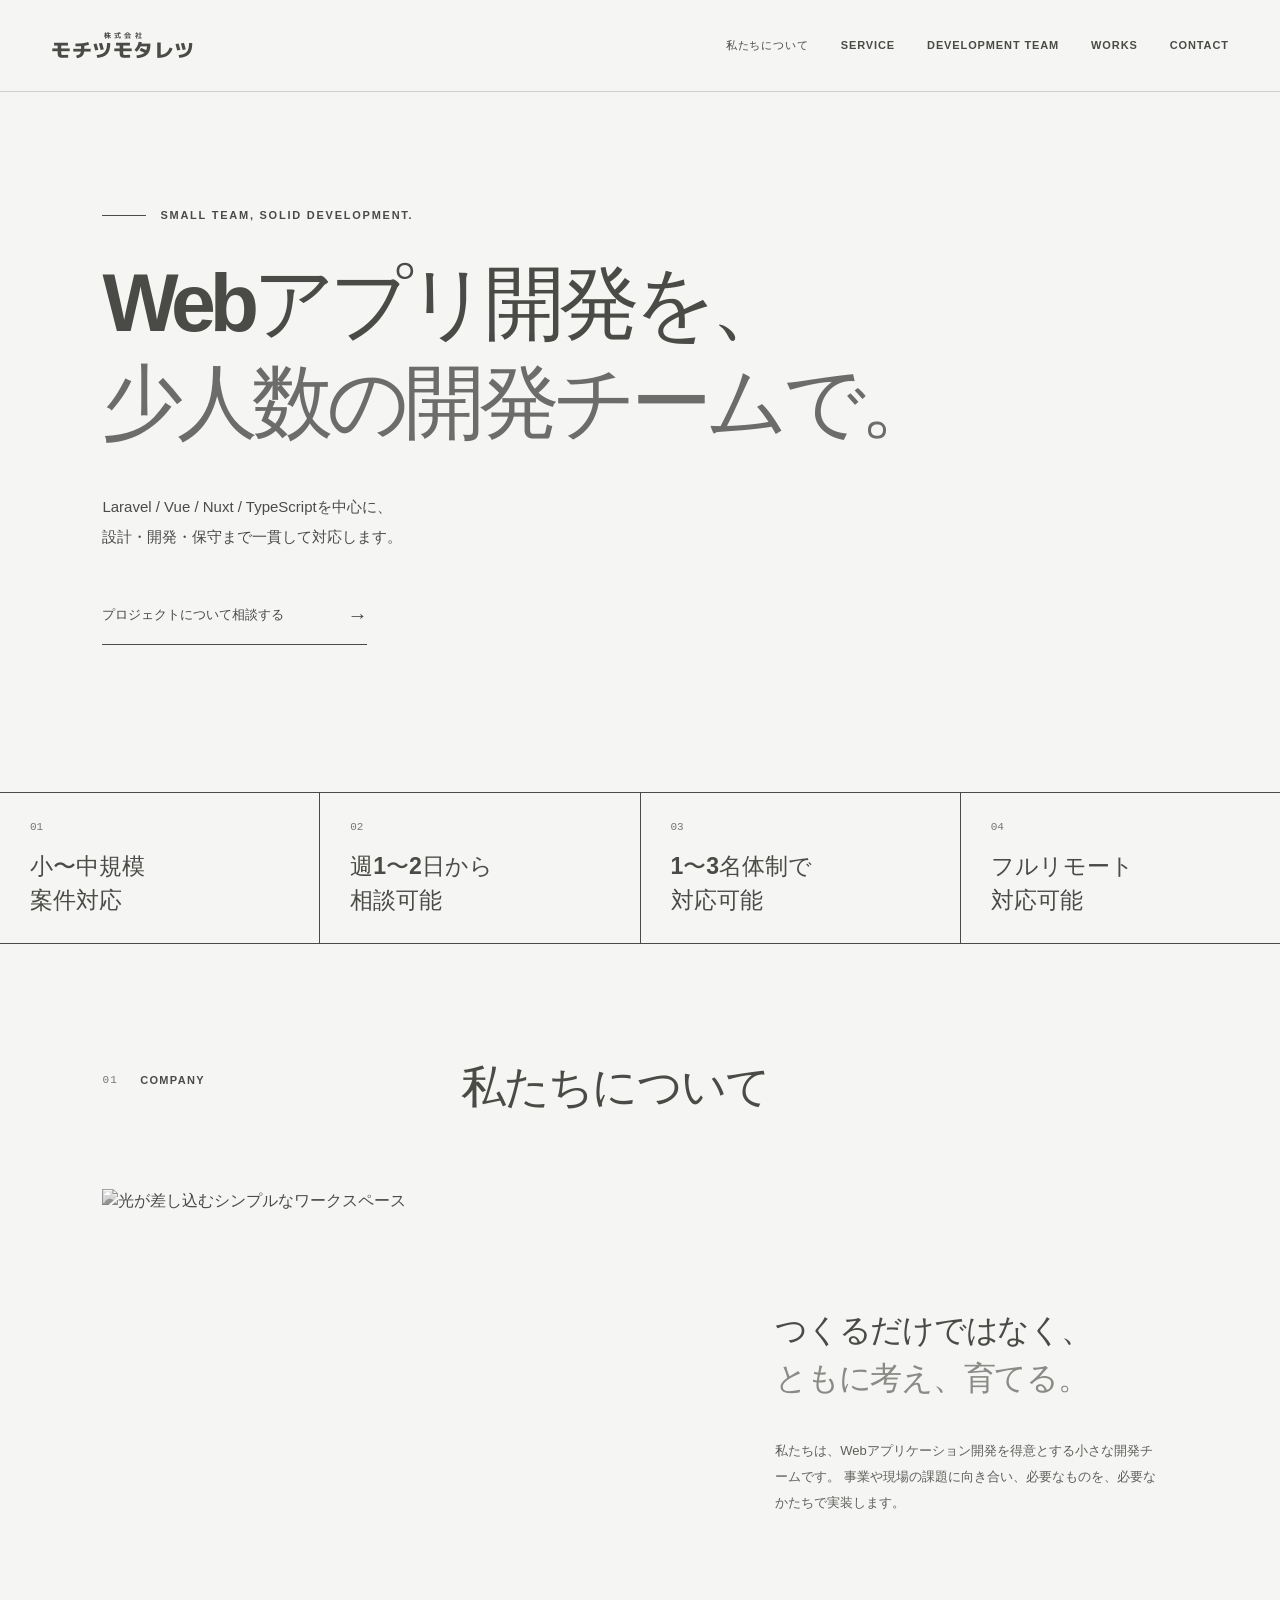
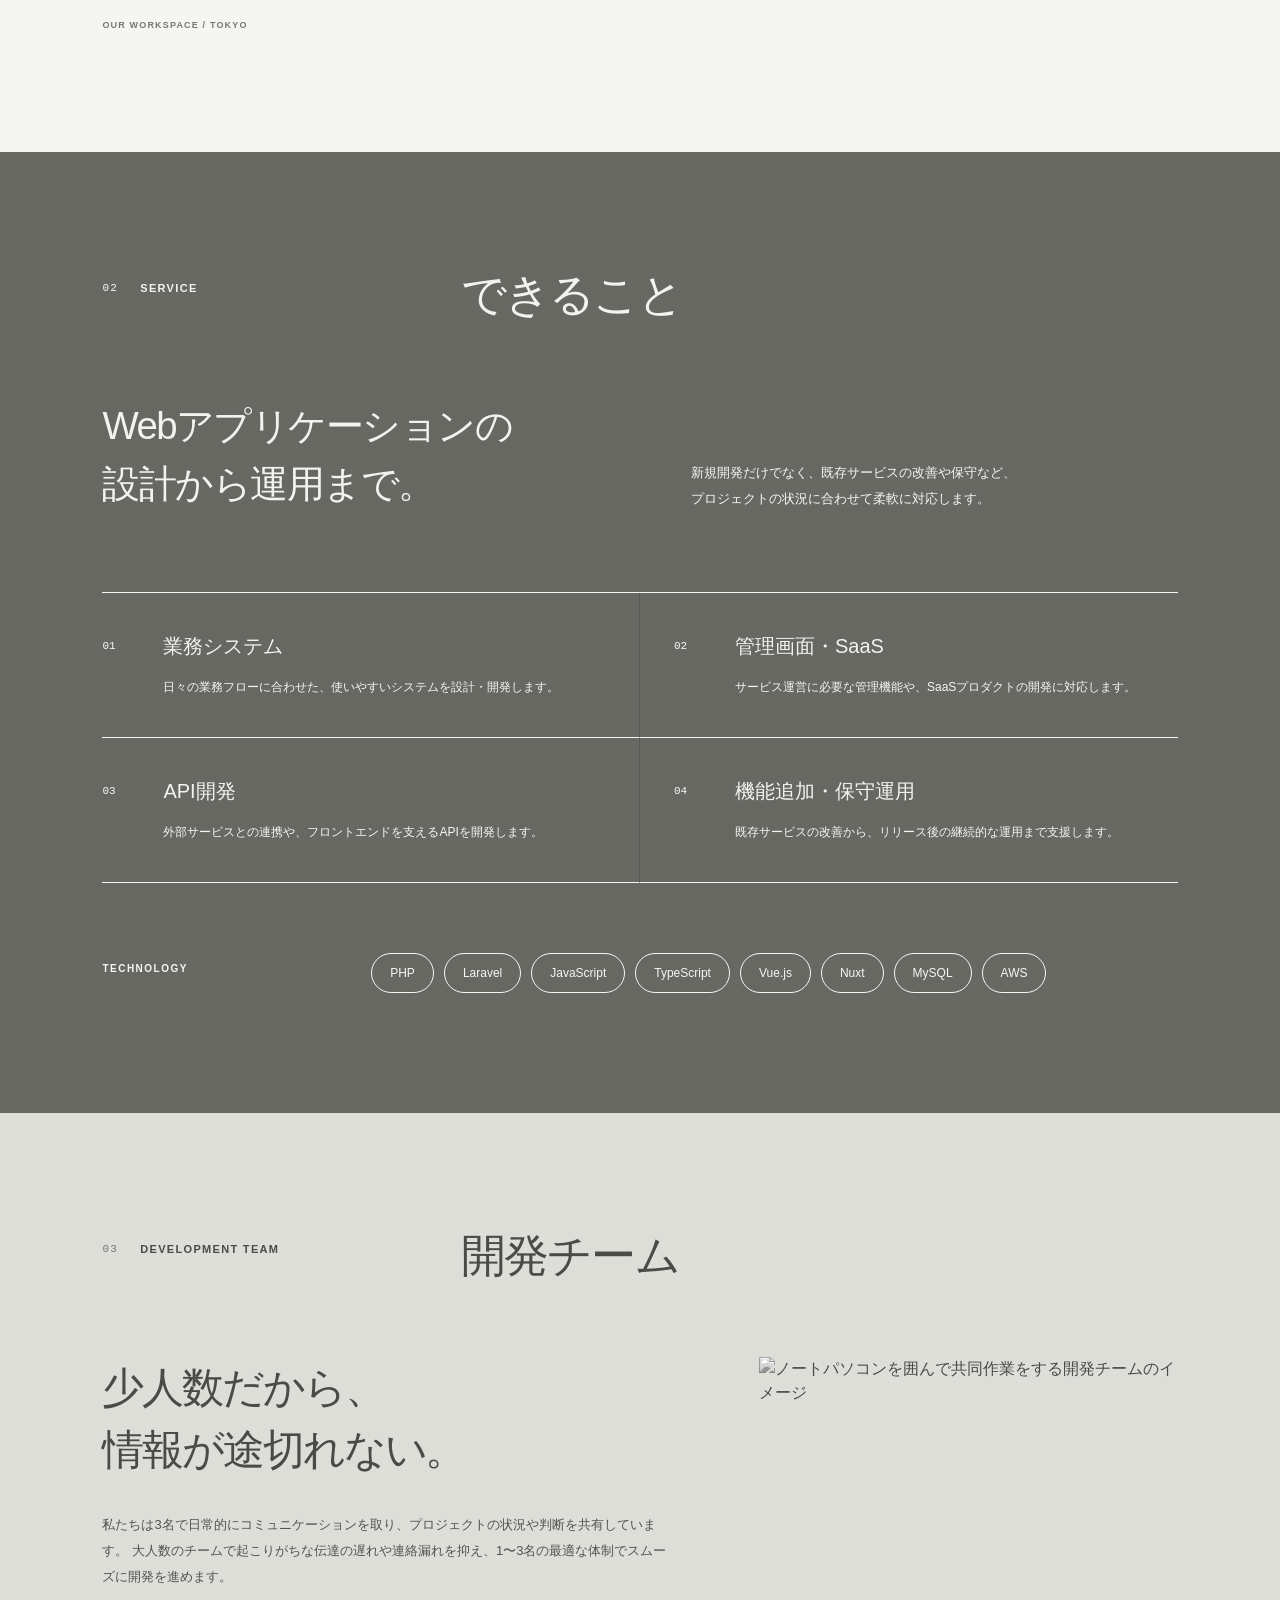
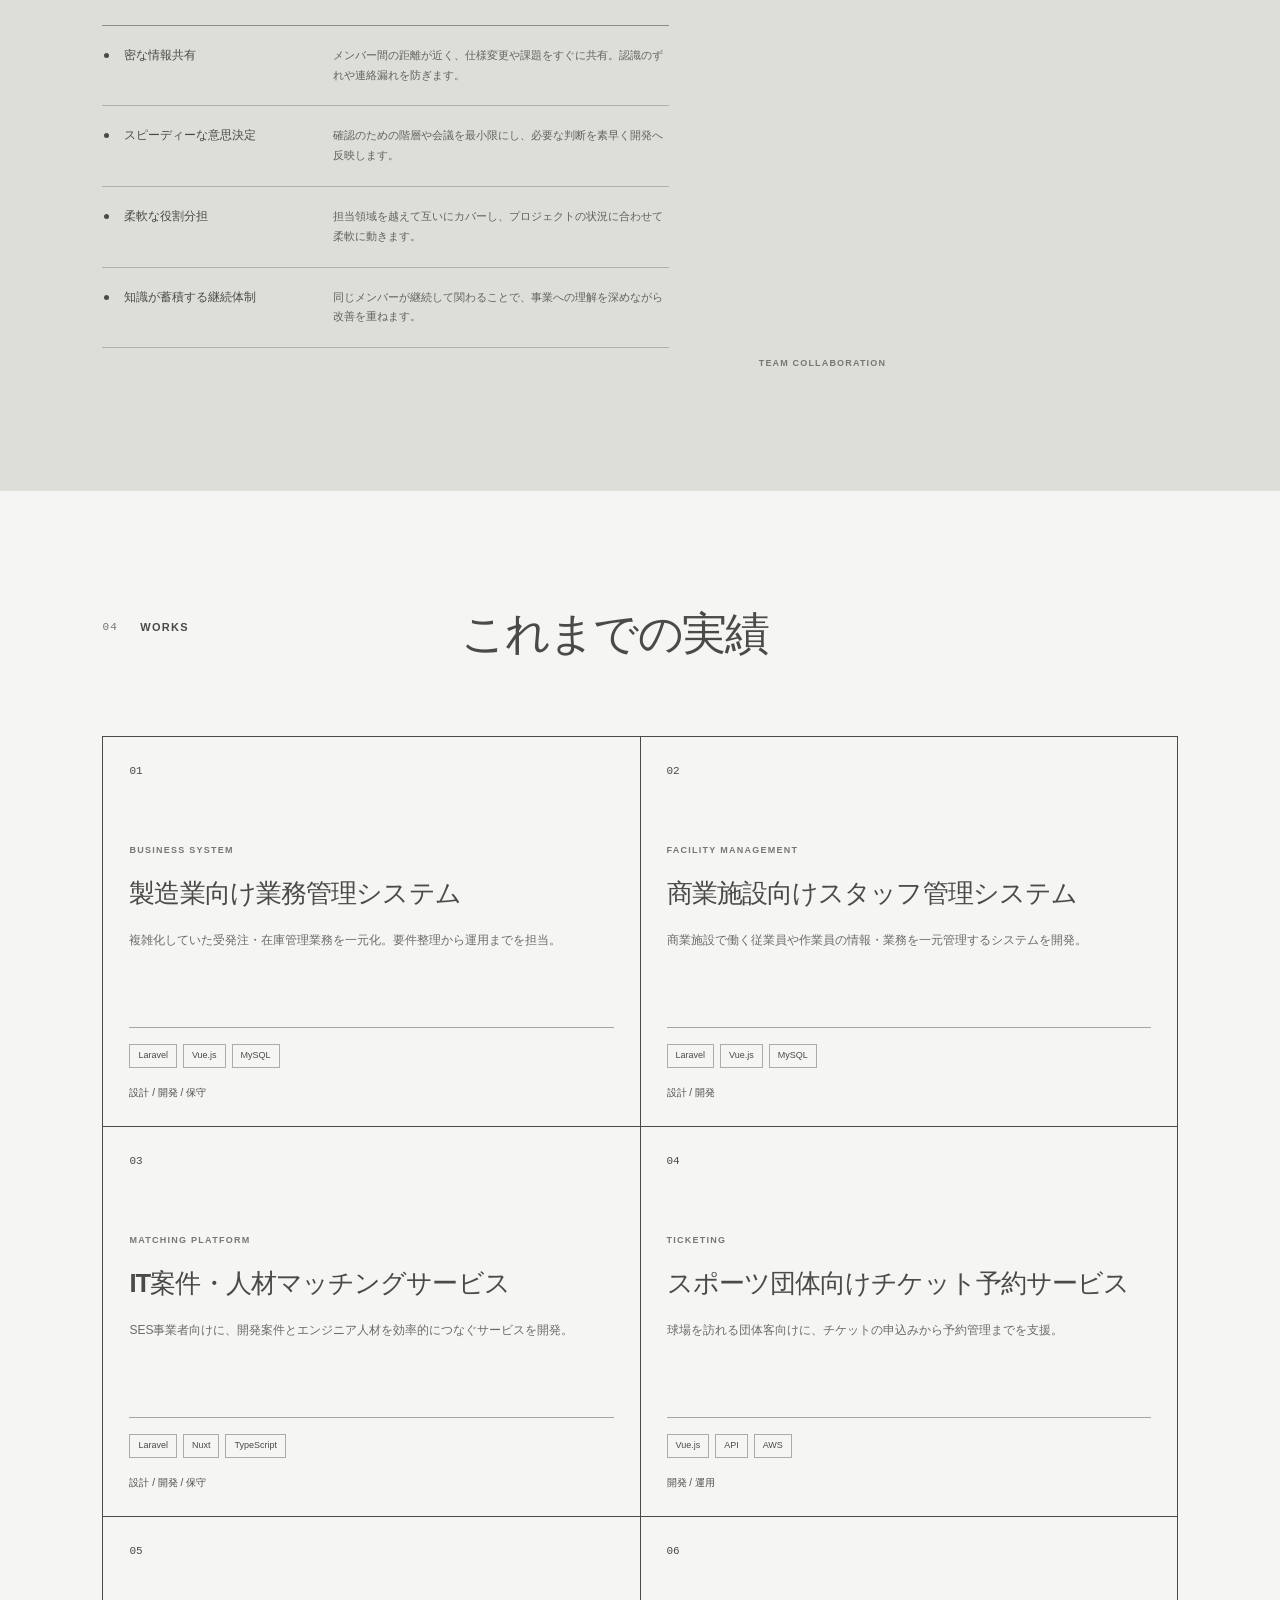
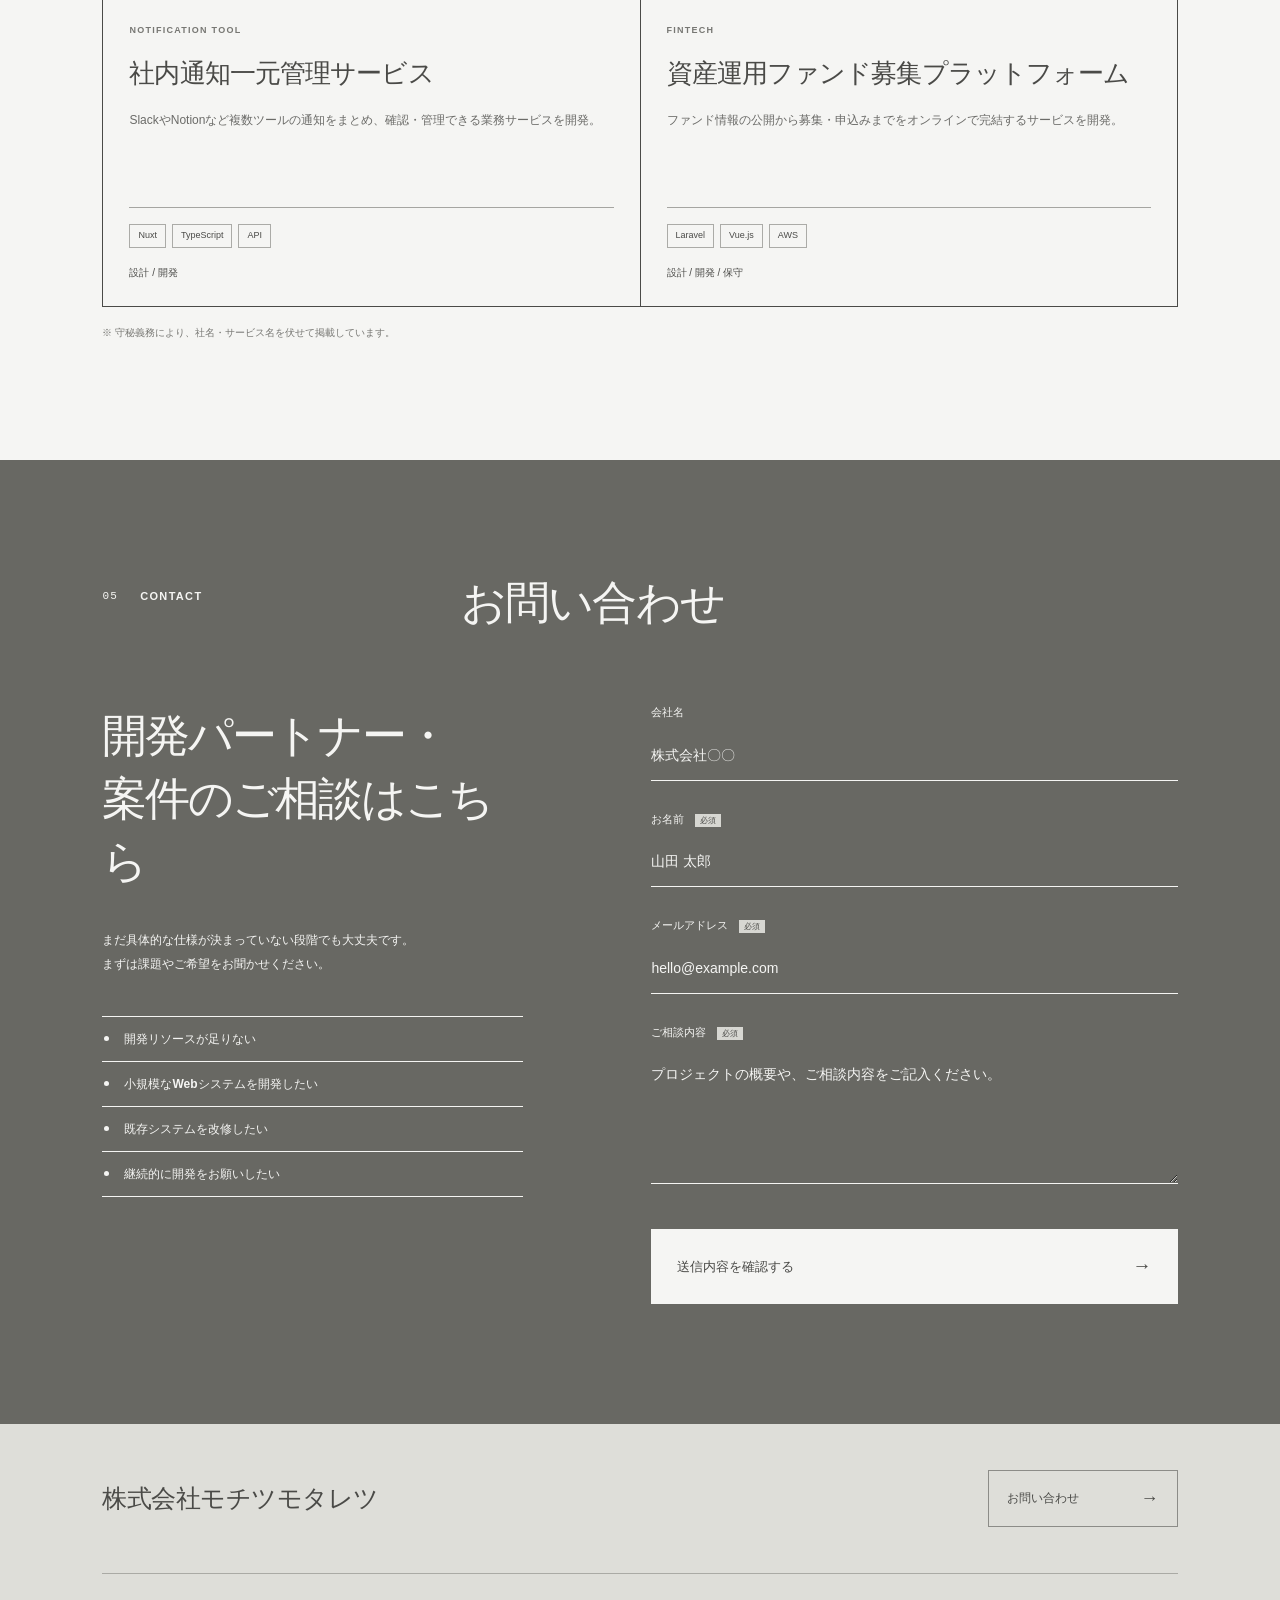
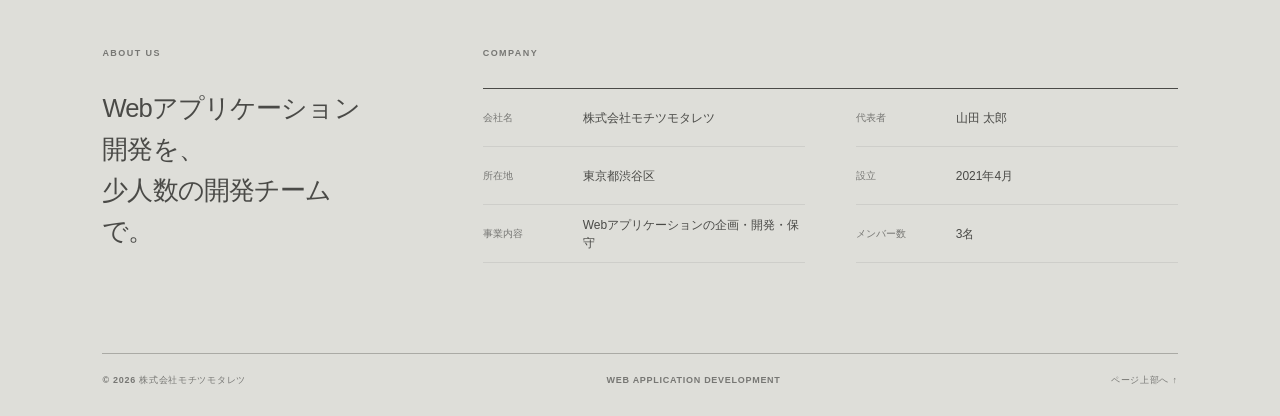
==== index.html @ 6846c6b5 "コーポレートサイトをHTML/CSSで実装" ====
<!doctype html>
<html lang="ja">
  <head>
    <meta charset="UTF-8" />
    <meta name="viewport" content="width=device-width, initial-scale=1.0" />
    <title>株式会社モチツモタレツ | Webアプリケーション開発</title>
    <meta
      name="description"
      content="株式会社モチツモタレツは、Laravel / Vue / Nuxt / TypeScriptを中心に、Webアプリケーションの設計・開発・保守まで一貫して対応する少人数の開発チームです。"
    />
    <link rel="preconnect" href="https://fonts.googleapis.com" />
    <link rel="preconnect" href="https://fonts.gstatic.com" crossorigin />
    <link href="https://fonts.googleapis.com/css2?family=M+PLUS+1p:wght@700;800&display=swap" rel="stylesheet" />
    <link rel="stylesheet" href="css/style.css" />
  </head>
  <body>
    <div class="site-shell">
      <header class="site-header">
        <a class="logo" href="#top" aria-label="ホームへ">
          <span class="logo-company">株式会社</span>
          <span class="logo-wordmark">モチツモタレツ</span>
        </a>
        <nav class="nav" id="global-nav" aria-label="メインナビゲーション">
          <a href="#company">私たちについて</a>
          <a href="#service">SERVICE</a>
          <a href="#team">DEVELOPMENT TEAM</a>
          <a href="#works">WORKS</a>
          <a href="#contact">CONTACT</a>
        </nav>
        <button
          class="menu-button"
          type="button"
          aria-label="メニューを開閉"
          aria-expanded="false"
          aria-controls="global-nav"
        >
          <span></span>
          <span></span>
        </button>
      </header>

      <main>
        <section class="hero" id="top">
          <div class="hero-content">
            <p class="hero-eyebrow">SMALL TEAM, SOLID DEVELOPMENT.</p>
            <h1>
              Webアプリ開発を、
              <br />
              <span>少人数の開発チームで。</span>
            </h1>
            <p class="hero-copy">
              Laravel / Vue / Nuxt / TypeScriptを中心に、
              <br class="desktop-break" />
              設計・開発・保守まで一貫して対応します。
            </p>
            <a class="text-link" href="#contact">
              プロジェクトについて相談する
              <span aria-hidden="true">→</span>
            </a>
          </div>
        </section>

        <section class="strengths" aria-label="対応の特徴">
          <div class="strength-item">
            <span class="strength-number">01</span>
            <p>小〜中規模<br />案件対応</p>
          </div>
          <div class="strength-item">
            <span class="strength-number">02</span>
            <p>週1〜2日から<br />相談可能</p>
          </div>
          <div class="strength-item">
            <span class="strength-number">03</span>
            <p>1〜3名体制で<br />対応可能</p>
          </div>
          <div class="strength-item">
            <span class="strength-number">04</span>
            <p>フルリモート<br />対応可能</p>
          </div>
        </section>

        <section class="section company" id="company">
          <div class="section-heading">
            <p class="section-kicker"><span>01</span>COMPANY</p>
            <h2>私たちについて</h2>
          </div>
          <div class="company-grid">
            <figure class="company-image">
              <img
                src="https://images.unsplash.com/photo-1449247709967-d4461a6a6103?crop=entropy&cs=tinysrgb&fit=crop&fm=jpg&q=85&w=1400"
                alt="光が差し込むシンプルなワークスペース"
                loading="lazy"
              />
              <figcaption>OUR WORKSPACE / TOKYO</figcaption>
            </figure>
            <div class="company-message">
              <p>つくるだけではなく、</p>
              <p>ともに考え、育てる。</p>
              <span>
                私たちは、Webアプリケーション開発を得意とする小さな開発チームです。
                事業や現場の課題に向き合い、必要なものを、必要なかたちで実装します。
              </span>
            </div>
          </div>
        </section>

        <section class="section service" id="service">
          <div class="section-heading">
            <p class="section-kicker"><span>02</span>SERVICE</p>
            <h2>できること</h2>
          </div>
          <div class="service-intro">
            <p>
              Webアプリケーションの
              <br />
              設計から運用まで。
            </p>
            <span>
              新規開発だけでなく、既存サービスの改善や保守など、
              <br class="desktop-break" />
              プロジェクトの状況に合わせて柔軟に対応します。
            </span>
          </div>
          <div class="service-list">
            <article class="service-item">
              <span>01</span>
              <h3>業務システム</h3>
              <p>日々の業務フローに合わせた、使いやすいシステムを設計・開発します。</p>
            </article>
            <article class="service-item">
              <span>02</span>
              <h3>管理画面・SaaS</h3>
              <p>サービス運営に必要な管理機能や、SaaSプロダクトの開発に対応します。</p>
            </article>
            <article class="service-item">
              <span>03</span>
              <h3>API開発</h3>
              <p>外部サービスとの連携や、フロントエンドを支えるAPIを開発します。</p>
            </article>
            <article class="service-item">
              <span>04</span>
              <h3>機能追加・保守運用</h3>
              <p>既存サービスの改善から、リリース後の継続的な運用まで支援します。</p>
            </article>
          </div>
          <div class="technology">
            <p>TECHNOLOGY</p>
            <div>
              <span>PHP</span>
              <span>Laravel</span>
              <span>JavaScript</span>
              <span>TypeScript</span>
              <span>Vue.js</span>
              <span>Nuxt</span>
              <span>MySQL</span>
              <span>AWS</span>
            </div>
          </div>
        </section>

        <section class="section team" id="team">
          <div class="section-heading">
            <p class="section-kicker"><span>03</span>DEVELOPMENT TEAM</p>
            <h2>開発チーム</h2>
          </div>
          <div class="team-grid">
            <div class="team-copy">
              <h3>
                少人数だから、
                <br />
                情報が途切れない。
              </h3>
              <p>
                私たちは3名で日常的にコミュニケーションを取り、プロジェクトの状況や判断を共有しています。
                大人数のチームで起こりがちな伝達の遅れや連絡漏れを抑え、1〜3名の最適な体制でスムーズに開発を進めます。
              </p>
              <ul class="team-benefits">
                <li>
                  <strong>密な情報共有</strong>
                  <span>メンバー間の距離が近く、仕様変更や課題をすぐに共有。認識のずれや連絡漏れを防ぎます。</span>
                </li>
                <li>
                  <strong>スピーディーな意思決定</strong>
                  <span>確認のための階層や会議を最小限にし、必要な判断を素早く開発へ反映します。</span>
                </li>
                <li>
                  <strong>柔軟な役割分担</strong>
                  <span>担当領域を越えて互いにカバーし、プロジェクトの状況に合わせて柔軟に動きます。</span>
                </li>
                <li>
                  <strong>知識が蓄積する継続体制</strong>
                  <span>同じメンバーが継続して関わることで、事業への理解を深めながら改善を重ねます。</span>
                </li>
              </ul>
            </div>
            <figure class="team-image">
              <img
                src="https://images.unsplash.com/photo-1522071820081-009f0129c71c?crop=entropy&cs=tinysrgb&fit=crop&fm=jpg&q=85&w=1200"
                alt="ノートパソコンを囲んで共同作業をする開発チームのイメージ"
                loading="lazy"
              />
              <figcaption>TEAM COLLABORATION</figcaption>
            </figure>
          </div>
        </section>

        <section class="section works" id="works">
          <div class="section-heading">
            <p class="section-kicker"><span>04</span>WORKS</p>
            <h2>これまでの実績</h2>
          </div>
          <div class="works-list">
            <article class="work-card">
              <div class="work-number">01</div>
              <div class="work-content">
                <p class="work-type">BUSINESS SYSTEM</p>
                <h3>製造業向け業務管理システム</h3>
                <p class="work-description">複雑化していた受発注・在庫管理業務を一元化。要件整理から運用までを担当。</p>
                <div class="work-meta">
                  <div><span>Laravel</span><span>Vue.js</span><span>MySQL</span></div>
                  <p>設計 / 開発 / 保守</p>
                </div>
              </div>
            </article>
            <article class="work-card">
              <div class="work-number">02</div>
              <div class="work-content">
                <p class="work-type">FACILITY MANAGEMENT</p>
                <h3>商業施設向けスタッフ管理システム</h3>
                <p class="work-description">商業施設で働く従業員や作業員の情報・業務を一元管理するシステムを開発。</p>
                <div class="work-meta">
                  <div><span>Laravel</span><span>Vue.js</span><span>MySQL</span></div>
                  <p>設計 / 開発</p>
                </div>
              </div>
            </article>
            <article class="work-card">
              <div class="work-number">03</div>
              <div class="work-content">
                <p class="work-type">MATCHING PLATFORM</p>
                <h3>IT案件・人材マッチングサービス</h3>
                <p class="work-description">SES事業者向けに、開発案件とエンジニア人材を効率的につなぐサービスを開発。</p>
                <div class="work-meta">
                  <div><span>Laravel</span><span>Nuxt</span><span>TypeScript</span></div>
                  <p>設計 / 開発 / 保守</p>
                </div>
              </div>
            </article>
            <article class="work-card">
              <div class="work-number">04</div>
              <div class="work-content">
                <p class="work-type">TICKETING</p>
                <h3>スポーツ団体向けチケット予約サービス</h3>
                <p class="work-description">球場を訪れる団体客向けに、チケットの申込みから予約管理までを支援。</p>
                <div class="work-meta">
                  <div><span>Vue.js</span><span>API</span><span>AWS</span></div>
                  <p>開発 / 運用</p>
                </div>
              </div>
            </article>
            <article class="work-card">
              <div class="work-number">05</div>
              <div class="work-content">
                <p class="work-type">NOTIFICATION TOOL</p>
                <h3>社内通知一元管理サービス</h3>
                <p class="work-description">SlackやNotionなど複数ツールの通知をまとめ、確認・管理できる業務サービスを開発。</p>
                <div class="work-meta">
                  <div><span>Nuxt</span><span>TypeScript</span><span>API</span></div>
                  <p>設計 / 開発</p>
                </div>
              </div>
            </article>
            <article class="work-card">
              <div class="work-number">06</div>
              <div class="work-content">
                <p class="work-type">FINTECH</p>
                <h3>資産運用ファンド募集プラットフォーム</h3>
                <p class="work-description">ファンド情報の公開から募集・申込みまでをオンラインで完結するサービスを開発。</p>
                <div class="work-meta">
                  <div><span>Laravel</span><span>Vue.js</span><span>AWS</span></div>
                  <p>設計 / 開発 / 保守</p>
                </div>
              </div>
            </article>
          </div>
          <p class="works-note">※ 守秘義務により、社名・サービス名を伏せて掲載しています。</p>
        </section>

        <section class="section contact" id="contact">
          <div class="section-heading">
            <p class="section-kicker"><span>05</span>CONTACT</p>
            <h2>お問い合わせ</h2>
          </div>
          <div class="contact-grid">
            <div class="contact-copy">
              <h3>
                開発パートナー・
                <br />
                案件のご相談はこちら
              </h3>
              <p>
                まだ具体的な仕様が決まっていない段階でも大丈夫です。
                <br />
                まずは課題やご希望をお聞かせください。
              </p>
              <ul>
                <li>開発リソースが足りない</li>
                <li>小規模なWebシステムを開発したい</li>
                <li>既存システムを改修したい</li>
                <li>継続的に開発をお願いしたい</li>
              </ul>
            </div>
            <div>
              <form class="contact-form" id="contact-form">
                <label>
                  <span>会社名</span>
                  <input name="company" type="text" placeholder="株式会社〇〇" />
                </label>
                <label>
                  <span>お名前 <b>必須</b></span>
                  <input name="name" type="text" placeholder="山田 太郎" required />
                </label>
                <label>
                  <span>メールアドレス <b>必須</b></span>
                  <input name="email" type="email" placeholder="hello@example.com" required />
                </label>
                <label>
                  <span>ご相談内容 <b>必須</b></span>
                  <textarea
                    name="message"
                    placeholder="プロジェクトの概要や、ご相談内容をご記入ください。"
                    rows="5"
                    required
                  ></textarea>
                </label>
                <button class="submit-button" type="submit">
                  送信内容を確認する
                  <span aria-hidden="true">→</span>
                </button>
              </form>
              <div class="form-success" id="form-success" role="status" hidden>
                <span>THANK YOU</span>
                <h3>お問い合わせを受け付けました。</h3>
                <p>内容を確認のうえ、2営業日以内に担当者よりご連絡します。</p>
                <button type="button" id="form-back">入力画面に戻る</button>
              </div>
            </div>
          </div>
        </section>
      </main>

      <footer>
        <div class="footer-head">
          <a class="logo footer-logo" href="#top">株式会社モチツモタレツ</a>
          <a class="footer-contact-link" href="#contact">
            お問い合わせ <span aria-hidden="true">→</span>
          </a>
        </div>
        <div class="footer-main">
          <div class="footer-message">
            <span>ABOUT US</span>
            <p>
              Webアプリケーション開発を、
              <br />
              少人数の開発チームで。
            </p>
          </div>
          <div class="footer-company">
            <p>COMPANY</p>
            <dl>
              <div>
                <dt>会社名</dt>
                <dd>株式会社モチツモタレツ</dd>
              </div>
              <div>
                <dt>代表者</dt>
                <dd>山田 太郎</dd>
              </div>
              <div>
                <dt>所在地</dt>
                <dd>東京都渋谷区</dd>
              </div>
              <div>
                <dt>設立</dt>
                <dd>2021年4月</dd>
              </div>
              <div>
                <dt>事業内容</dt>
                <dd>Webアプリケーションの企画・開発・保守</dd>
              </div>
              <div>
                <dt>メンバー数</dt>
                <dd>3名</dd>
              </div>
            </dl>
          </div>
        </div>
        <div class="footer-bottom">
          <span>© 2026 株式会社モチツモタレツ</span>
          <span>WEB APPLICATION DEVELOPMENT</span>
          <a href="#top">ページ上部へ ↑</a>
        </div>
      </footer>
    </div>

    <script src="js/main.js"></script>
  </body>
</html>
---- css/style.css ----
/* ========================================
   Reset（Tailwind Preflight 相当の最小限リセット）
   ======================================== */
*,
::before,
::after {
  box-sizing: border-box;
  margin: 0;
  padding: 0;
  border: 0 solid;
}

html {
  line-height: 1.5;
  -webkit-text-size-adjust: 100%;
}

h1,
h2,
h3,
h4,
h5,
h6 {
  font-size: inherit;
  font-weight: inherit;
}

ol,
ul {
  list-style: none;
}

img {
  display: block;
  max-width: 100%;
}

button {
  color: inherit;
  background: transparent;
}

[hidden] {
  display: none !important;
}

/* ========================================
   Base
   ======================================== */
:root {
  font-family: "Helvetica Neue", "Hiragino Kaku Gothic ProN", "Yu Gothic", sans-serif;
  color: #4a4a47;
  background: #f5f5f3;
  font-synthesis: none;
}

html {
  scroll-behavior: smooth;
}

body {
  margin: 0;
  min-width: 320px;
}

a {
  color: inherit;
  text-decoration: none;
}

button,
input,
textarea {
  font: inherit;
}

button,
a {
  -webkit-tap-highlight-color: transparent;
}

.site-shell {
  overflow: hidden;
}

/* ========================================
   Header
   ======================================== */
.site-header {
  position: absolute;
  z-index: 10;
  top: 0;
  left: 0;
  width: 100%;
  height: 92px;
  display: flex;
  align-items: center;
  justify-content: space-between;
  padding: 0 4vw;
  border-bottom: 1px solid rgba(74, 74, 71, 0.22);
}

.logo {
  font-size: 14px;
  font-weight: 700;
  letter-spacing: 0.05em;
}

.site-header .logo {
  display: inline-flex;
  flex-direction: column;
  align-items: center;
  gap: 2px;
  font-family: "M PLUS 1p", sans-serif;
  line-height: 1;
  transform: scaleX(1.04);
  transform-origin: left center;
}

.logo-wordmark {
  font-size: 19px;
  font-weight: 800;
  letter-spacing: 0.04em;
}

.logo-company {
  font-size: 7px;
  font-weight: 700;
  letter-spacing: 0.42em;
  text-indent: 0.42em;
}

.nav {
  display: flex;
  gap: clamp(22px, 2.5vw, 46px);
  align-items: center;
}

.nav a {
  position: relative;
  font-size: 11px;
  font-weight: 700;
  letter-spacing: 0.08em;
}

.nav a::after {
  content: "";
  position: absolute;
  right: 0;
  bottom: -7px;
  left: 0;
  height: 1px;
  background: currentColor;
  transform: scaleX(0);
  transform-origin: right;
  transition: transform 180ms ease;
}

.nav a:hover::after {
  transform: scaleX(1);
  transform-origin: left;
}

.menu-button {
  display: none;
}

/* ========================================
   Hero
   ======================================== */
.hero {
  position: relative;
  min-height: 720px;
  height: 88vh;
  max-height: 820px;
  display: grid;
  align-items: center;
  padding: 130px 8vw 70px;
  background: #f5f5f3;
}

.hero-content {
  position: relative;
  z-index: 2;
  max-width: 1060px;
}

.hero-eyebrow {
  display: flex;
  align-items: center;
  gap: 14px;
  margin: 0 0 30px;
  font-size: 11px;
  font-weight: 700;
  letter-spacing: 0.16em;
}

.hero-eyebrow::before {
  content: "";
  width: 44px;
  height: 1px;
  background: #4a4a47;
}

.hero h1 {
  margin: 0;
  font-size: clamp(48px, 6.3vw, 94px);
  font-weight: 650;
  line-height: 1.23;
  letter-spacing: -0.075em;
}

.hero h1 span {
  color: #6c6c6a;
}

.hero-copy {
  margin: 40px 0 34px;
  color: #4b4b49;
  font-size: 15px;
  line-height: 2;
}

.text-link {
  display: inline-flex;
  width: 265px;
  align-items: center;
  justify-content: space-between;
  padding: 14px 0;
  border-bottom: 1px solid #4a4a47;
  font-size: 13px;
  font-weight: 700;
}

.text-link span {
  font-size: 20px;
  transition: transform 180ms ease;
}

.text-link:hover span {
  transform: translateX(5px);
}

/* ========================================
   Strengths
   ======================================== */
.strengths {
  display: grid;
  grid-template-columns: repeat(4, 1fr);
  border-top: 1px solid #4a4a47;
  border-bottom: 1px solid #4a4a47;
  background: #4a4a47;
  gap: 1px;
}

.strength-item {
  min-height: 150px;
  display: flex;
  flex-direction: column;
  justify-content: space-between;
  padding: 26px 30px;
  background: #f5f5f3;
}

.strength-number {
  color: #777774;
  font-family: monospace;
  font-size: 11px;
}

.strength-item p {
  margin: 0;
  font-size: clamp(18px, 1.8vw, 26px);
  font-weight: 600;
  line-height: 1.45;
}

/* ========================================
   Section common
   ======================================== */
.section {
  padding: 120px 8vw;
}

.section-heading {
  display: grid;
  grid-template-columns: 1fr 2fr;
  align-items: start;
  margin-bottom: 80px;
}

.section-kicker {
  display: flex;
  gap: 22px;
  margin: 8px 0 0;
  font-size: 11px;
  font-weight: 700;
  letter-spacing: 0.12em;
}

.section-kicker span {
  color: #777774;
  font-family: monospace;
  font-weight: 400;
}

.section-heading h2 {
  margin: 0;
  font-size: clamp(30px, 3.5vw, 48px);
  font-weight: 500;
  line-height: 1;
  letter-spacing: -0.04em;
}

/* ========================================
   Company
   ======================================== */
.company {
  background: #f5f5f3;
}

.company-grid {
  display: grid;
  grid-template-columns: 1.45fr 1fr;
  gap: 7vw;
  align-items: center;
}

.company-image {
  margin: 0;
}

.company-image img {
  width: 100%;
  height: 420px;
  display: block;
  object-fit: cover;
  filter: grayscale(100%);
}

.company-image figcaption {
  margin-top: 10px;
  color: #777774;
  font-size: 9px;
  font-weight: 700;
  letter-spacing: 0.13em;
}

.company-message > p {
  margin: 0;
  font-size: clamp(24px, 2.5vw, 38px);
  font-weight: 600;
  line-height: 1.5;
  letter-spacing: -0.04em;
}

.company-message > p:nth-child(2) {
  color: #8a8a87;
}

.company-message > span {
  display: block;
  max-width: 390px;
  margin-top: 36px;
  color: #5f5f5c;
  font-size: 13px;
  line-height: 2;
}

/* ========================================
   Service
   ======================================== */
.service {
  color: #f2f2ef;
  background: #686863;
}

.service .section-kicker span,
.service-intro span,
.service-item > span {
  color: #f5f5f3;
}

.service-intro {
  display: grid;
  grid-template-columns: 1fr 1fr;
  gap: 8vw;
  align-items: end;
  margin-bottom: 80px;
}

.service-intro > p {
  margin: 0;
  font-size: clamp(26px, 3vw, 42px);
  font-weight: 500;
  line-height: 1.5;
  letter-spacing: -0.04em;
}

.service-intro > span {
  font-size: 13px;
  line-height: 2;
}

.service-list {
  display: grid;
  grid-template-columns: repeat(2, 1fr);
  border-top: 1px solid #575754;
}

.service-item {
  display: grid;
  grid-template-columns: 45px 1fr;
  gap: 4px 16px;
  padding: 38px 34px 38px 0;
  border-bottom: 1px solid #575754;
}

.service-item:nth-child(odd) {
  border-right: 1px solid #575754;
}

.service-item:nth-child(even) {
  padding-left: 34px;
}

.service-item > span {
  grid-row: 1 / 3;
  font-family: monospace;
  font-size: 11px;
  line-height: 30px;
}

.service-item h3 {
  margin: 0 0 12px;
  font-size: 20px;
  font-weight: 500;
}

.service-item p {
  max-width: 440px;
  margin: 0;
  color: #f5f5f3;
  font-size: 12px;
  line-height: 1.8;
}

.technology {
  display: grid;
  grid-template-columns: 1fr 3fr;
  align-items: start;
  margin-top: 70px;
}

.technology > p {
  margin: 8px 0 0;
  color: #f5f5f3;
  font-size: 10px;
  font-weight: 700;
  letter-spacing: 0.15em;
}

.technology > div {
  display: flex;
  flex-wrap: wrap;
  gap: 10px;
}

.technology span {
  padding: 10px 18px;
  border: 1px solid #50504d;
  border-radius: 100px;
  color: #f5f5f3;
  font-size: 12px;
}

.service-list,
.service-item,
.technology span {
  border-color: #f5f5f3;
}

/* ========================================
   Team
   ======================================== */
.team {
  background: #deded9;
}

.team-grid {
  display: grid;
  grid-template-columns: 1.15fr 0.85fr;
  gap: 7vw;
  align-items: start;
}

.team-image {
  margin: 0;
}

.team-image img {
  width: 100%;
  height: 590px;
  display: block;
  object-fit: cover;
  filter: grayscale(100%);
}

.team-image figcaption {
  margin-top: 10px;
  color: #777774;
  font-size: 9px;
  font-weight: 700;
  letter-spacing: 0.13em;
}

.team-copy h3 {
  margin: 0 0 32px;
  font-size: clamp(30px, 3.3vw, 48px);
  font-weight: 600;
  line-height: 1.45;
  letter-spacing: -0.05em;
}

.team-copy > p {
  margin: 0 0 35px;
  color: #525250;
  font-size: 13px;
  line-height: 2;
}

.team-copy ul,
.contact-copy ul {
  margin: 0;
  padding: 0;
  list-style: none;
  border-top: 1px solid #8c8c88;
}

.team-copy li,
.contact-copy li {
  position: relative;
  padding: 13px 0 13px 22px;
  border-bottom: 1px solid #b1b1ac;
  font-size: 12px;
  font-weight: 600;
}

.team-copy .team-benefits li {
  display: grid;
  grid-template-columns: minmax(150px, 0.7fr) 1.3fr;
  gap: 28px;
  padding: 20px 0 20px 22px;
}

.team-copy .team-benefits li::before {
  top: 27px;
}

.team-benefits strong {
  font-size: 12px;
  font-weight: 700;
}

.team-benefits span {
  color: #62625f;
  font-size: 11px;
  font-weight: 400;
  line-height: 1.8;
}

.team-copy li::before,
.contact-copy li::before {
  content: "";
  position: absolute;
  top: 19px;
  left: 2px;
  width: 5px;
  height: 5px;
  background: #4a4a47;
  border-radius: 50%;
}

/* ========================================
   Works
   ======================================== */
.works {
  background: #f5f5f3;
}

.works-list {
  display: grid;
  grid-template-columns: repeat(2, 1fr);
  border-top: 1px solid #4a4a47;
  border-left: 1px solid #4a4a47;
}

.work-card {
  min-height: 390px;
  display: flex;
  flex-direction: column;
  justify-content: space-between;
  padding: 26px;
  border-right: 1px solid #4a4a47;
  border-bottom: 1px solid #4a4a47;
  transition:
    color 200ms ease,
    background 200ms ease;
}

.work-card:hover {
  color: #f5f5f3;
  background: #686863;
}

.work-number {
  font-family: monospace;
  font-size: 11px;
}

.work-type {
  margin: 0 0 16px;
  color: #777773;
  font-size: 9px;
  font-weight: 700;
  letter-spacing: 0.14em;
}

.work-content h3 {
  margin: 0 0 18px;
  font-size: clamp(19px, 2vw, 27px);
  font-weight: 600;
  letter-spacing: -0.035em;
}

.work-description {
  min-height: 62px;
  margin: 0 0 35px;
  color: #6b6b68;
  font-size: 12px;
  line-height: 1.8;
}

.work-card:hover .work-description {
  color: #aaa;
}

.work-meta {
  padding-top: 16px;
  border-top: 1px solid #a5a5a1;
}

.work-meta > div {
  display: flex;
  flex-wrap: wrap;
  gap: 6px;
}

.work-meta span {
  padding: 4px 8px;
  border: 1px solid #ababa7;
  font-size: 9px;
}

.work-meta > p {
  margin: 17px 0 0;
  font-size: 10px;
}

.works-note {
  margin: 18px 0 0;
  color: #777773;
  font-size: 10px;
}

/* ========================================
   Contact
   ======================================== */
.contact {
  color: #f5f5f3;
  background: #686863;
}

.contact .section-kicker span {
  color: #f5f5f3;
}

.contact-grid {
  display: grid;
  grid-template-columns: 1fr 1.25fr;
  gap: 10vw;
}

.contact-copy h3 {
  margin: 0 0 35px;
  font-size: clamp(30px, 3.5vw, 50px);
  font-weight: 500;
  line-height: 1.4;
  letter-spacing: -0.05em;
}

.contact-copy > p {
  margin: 0 0 40px;
  color: #f5f5f3;
  font-size: 12px;
  line-height: 2;
}

.contact-copy ul {
  border-color: #555552;
}

.contact-copy li {
  border-color: #3d3d3a;
  color: #f5f5f3;
}

.contact-copy li::before {
  background: #f5f5f3;
}

.contact-form {
  display: grid;
  gap: 30px;
}

.contact-form label {
  display: grid;
  gap: 10px;
}

.contact-form label > span {
  font-size: 11px;
  font-weight: 600;
}

.contact-form b {
  margin-left: 8px;
  padding: 2px 5px;
  color: #4a4a47;
  background: #d7d7d2;
  font-size: 8px;
  font-weight: 700;
}

.contact-form input,
.contact-form textarea {
  width: 100%;
  padding: 14px 0;
  border: 0;
  border-bottom: 1px solid #60605c;
  border-radius: 0;
  outline: 0;
  color: #f5f5f3;
  background: transparent;
  font-size: 14px;
  resize: vertical;
  transition: border-color 160ms ease;
}

.contact-form input:focus,
.contact-form textarea:focus {
  border-color: #f5f5f3;
}

.contact-form input::placeholder,
.contact-form textarea::placeholder {
  color: #f5f5f3;
}

.submit-button {
  width: 100%;
  display: flex;
  align-items: center;
  justify-content: space-between;
  margin-top: 15px;
  padding: 22px 25px;
  border: 1px solid #f5f5f3;
  color: #4a4a47;
  background: #f5f5f3;
  font-size: 13px;
  font-weight: 700;
  cursor: pointer;
  transition:
    color 180ms ease,
    background 180ms ease;
}

.submit-button:hover {
  color: #f5f5f3;
  background: #686863;
}

.submit-button span {
  font-size: 19px;
}

.form-success {
  min-height: 430px;
  display: flex;
  flex-direction: column;
  justify-content: center;
  align-items: flex-start;
  padding: 50px;
  border: 1px solid #595955;
}

.form-success > span {
  color: #8e8e89;
  font-size: 10px;
  font-weight: 700;
  letter-spacing: 0.15em;
}

.form-success h3 {
  margin: 25px 0 15px;
  font-size: 24px;
  font-weight: 500;
}

.form-success p {
  margin: 0 0 35px;
  color: #9d9d98;
  font-size: 12px;
}

.form-success button {
  padding: 12px 0;
  border: 0;
  border-bottom: 1px solid #f5f5f3;
  color: inherit;
  background: transparent;
  font-size: 11px;
  cursor: pointer;
}

.contact-copy ul,
.contact-copy li,
.contact-form input,
.contact-form textarea,
.form-success,
.form-success button {
  border-color: #f5f5f3;
}

/* ========================================
   Footer
   ======================================== */
footer {
  padding: 0 8vw 28px;
  background: #deded9;
}

.footer-head {
  min-height: 150px;
  display: flex;
  align-items: center;
  justify-content: space-between;
  gap: 40px;
  border-bottom: 1px solid #aaaaa5;
}

.footer-main {
  display: grid;
  grid-template-columns: minmax(260px, 0.8fr) 2fr;
  gap: 8vw;
  padding: 70px 0 90px;
}

.footer-logo {
  display: inline-block;
  font-size: clamp(18px, 2vw, 25px);
  line-height: 1.5;
  letter-spacing: -0.02em;
}

.footer-contact-link {
  width: 190px;
  display: flex;
  align-items: center;
  justify-content: space-between;
  padding: 14px 18px;
  border: 1px solid #8c8c88;
  font-size: 12px;
  font-weight: 700;
  transition:
    color 180ms ease,
    background 180ms ease;
}

.footer-contact-link:hover {
  color: #f5f5f3;
  background: #686863;
}

.footer-contact-link span {
  font-size: 18px;
}

.footer-message > span,
.footer-company > p {
  display: block;
  margin: 3px 0 28px;
  color: #777774;
  font-size: 9px;
  font-weight: 700;
  letter-spacing: 0.16em;
}

.footer-message > p {
  margin: 0;
  font-size: clamp(19px, 2vw, 28px);
  font-weight: 500;
  line-height: 1.6;
  letter-spacing: -0.035em;
}

.footer-company dl {
  display: grid;
  grid-template-columns: repeat(2, 1fr);
  column-gap: 4vw;
  margin: 0;
  border-top: 1px solid #4a4a47;
}

.footer-company dl > div {
  display: grid;
  grid-template-columns: 100px 1fr;
  min-height: 58px;
  align-items: center;
  padding: 10px 0;
  border-bottom: 1px solid #cececa;
}

.footer-company dt {
  color: #777774;
  font-size: 10px;
}

.footer-company dd {
  margin: 0;
  font-size: 12px;
  font-weight: 500;
}

.footer-bottom {
  display: grid;
  grid-template-columns: 1fr 1fr auto;
  align-items: center;
  padding-top: 20px;
  border-top: 1px solid #aaaaa5;
  color: #777774;
  font-size: 9px;
  font-weight: 700;
  letter-spacing: 0.08em;
}

/* ========================================
   Responsive: Tablet / SP
   ======================================== */
@media (max-width: 820px) {
  .site-header {
    height: 70px;
    padding: 0 20px;
  }

  .nav {
    position: absolute;
    top: 70px;
    right: 0;
    left: 0;
    display: none;
    flex-direction: column;
    align-items: flex-start;
    gap: 0;
    padding: 15px 20px 25px;
    border-bottom: 1px solid #4a4a47;
    background: #f5f5f3;
  }

  .nav-open {
    display: flex;
  }

  .nav a {
    width: 100%;
    padding: 14px 0;
    border-bottom: 1px solid #cececa;
  }

  .menu-button {
    width: 34px;
    height: 34px;
    display: flex;
    flex-direction: column;
    justify-content: center;
    gap: 6px;
    padding: 0;
    border: 0;
    background: transparent;
  }

  .menu-button span {
    width: 100%;
    height: 1px;
    background: #4a4a47;
  }

  .hero {
    min-height: 650px;
    height: auto;
    padding: 130px 22px 75px;
  }

  .hero-content {
    padding-top: 60px;
  }

  .hero h1 {
    font-size: clamp(40px, 11vw, 66px);
    line-height: 1.35;
  }

  .hero-copy {
    margin-top: 30px;
    font-size: 13px;
  }

  .desktop-break {
    display: none;
  }

  .strengths {
    grid-template-columns: repeat(2, 1fr);
  }

  .strength-item {
    min-height: 150px;
    padding: 20px;
  }

  .section {
    padding: 95px 22px;
  }

  .section-heading {
    grid-template-columns: 1fr;
    gap: 35px;
    margin-bottom: 65px;
  }

  .section-heading h2 {
    font-size: 34px;
  }

  .company-grid,
  .service-intro,
  .team-grid,
  .contact-grid {
    grid-template-columns: 1fr;
  }

  .company-grid {
    gap: 55px;
  }

  .company-image img {
    height: min(65vw, 420px);
  }

  .service-intro {
    gap: 25px;
  }

  .service-list {
    grid-template-columns: 1fr;
  }

  .service-item:nth-child(odd) {
    border-right: 0;
  }

  .service-item:nth-child(even) {
    padding-left: 0;
  }

  .technology {
    grid-template-columns: 1fr;
    gap: 25px;
  }

  .team-grid {
    gap: 55px;
  }

  .team-image img {
    height: min(75vw, 500px);
  }

  .team-copy .team-benefits li {
    grid-template-columns: 1fr;
    gap: 8px;
  }

  .works-list {
    grid-template-columns: 1fr;
  }

  .work-card {
    min-height: 380px;
  }

  .contact-grid {
    gap: 70px;
  }

  footer {
    padding: 0 22px 25px;
  }

  .footer-head {
    min-height: 120px;
  }

  .footer-main {
    grid-template-columns: 1fr;
    gap: 60px;
    padding: 60px 0 70px;
  }

  .footer-company dl {
    grid-template-columns: 1fr;
  }

  .footer-company dl > div {
    grid-template-columns: 105px 1fr;
  }

  .footer-bottom {
    grid-template-columns: 1fr auto;
  }

  .footer-bottom > span:nth-child(2) {
    display: none;
  }
}

/* ========================================
   Responsive: SP small
   ======================================== */
@media (max-width: 480px) {
  .hero h1 {
    font-size: 39px;
  }

  .hero h1 br {
    display: none;
  }

  .hero h1 span {
    display: block;
  }

  .strength-item p {
    font-size: 16px;
  }

  .section-heading h2 {
    font-size: 32px;
  }

  .footer-bottom {
    gap: 20px;
  }

  .footer-head {
    min-height: 160px;
    flex-direction: column;
    align-items: flex-start;
    justify-content: center;
    gap: 25px;
  }

  .footer-contact-link {
    width: 100%;
  }
}
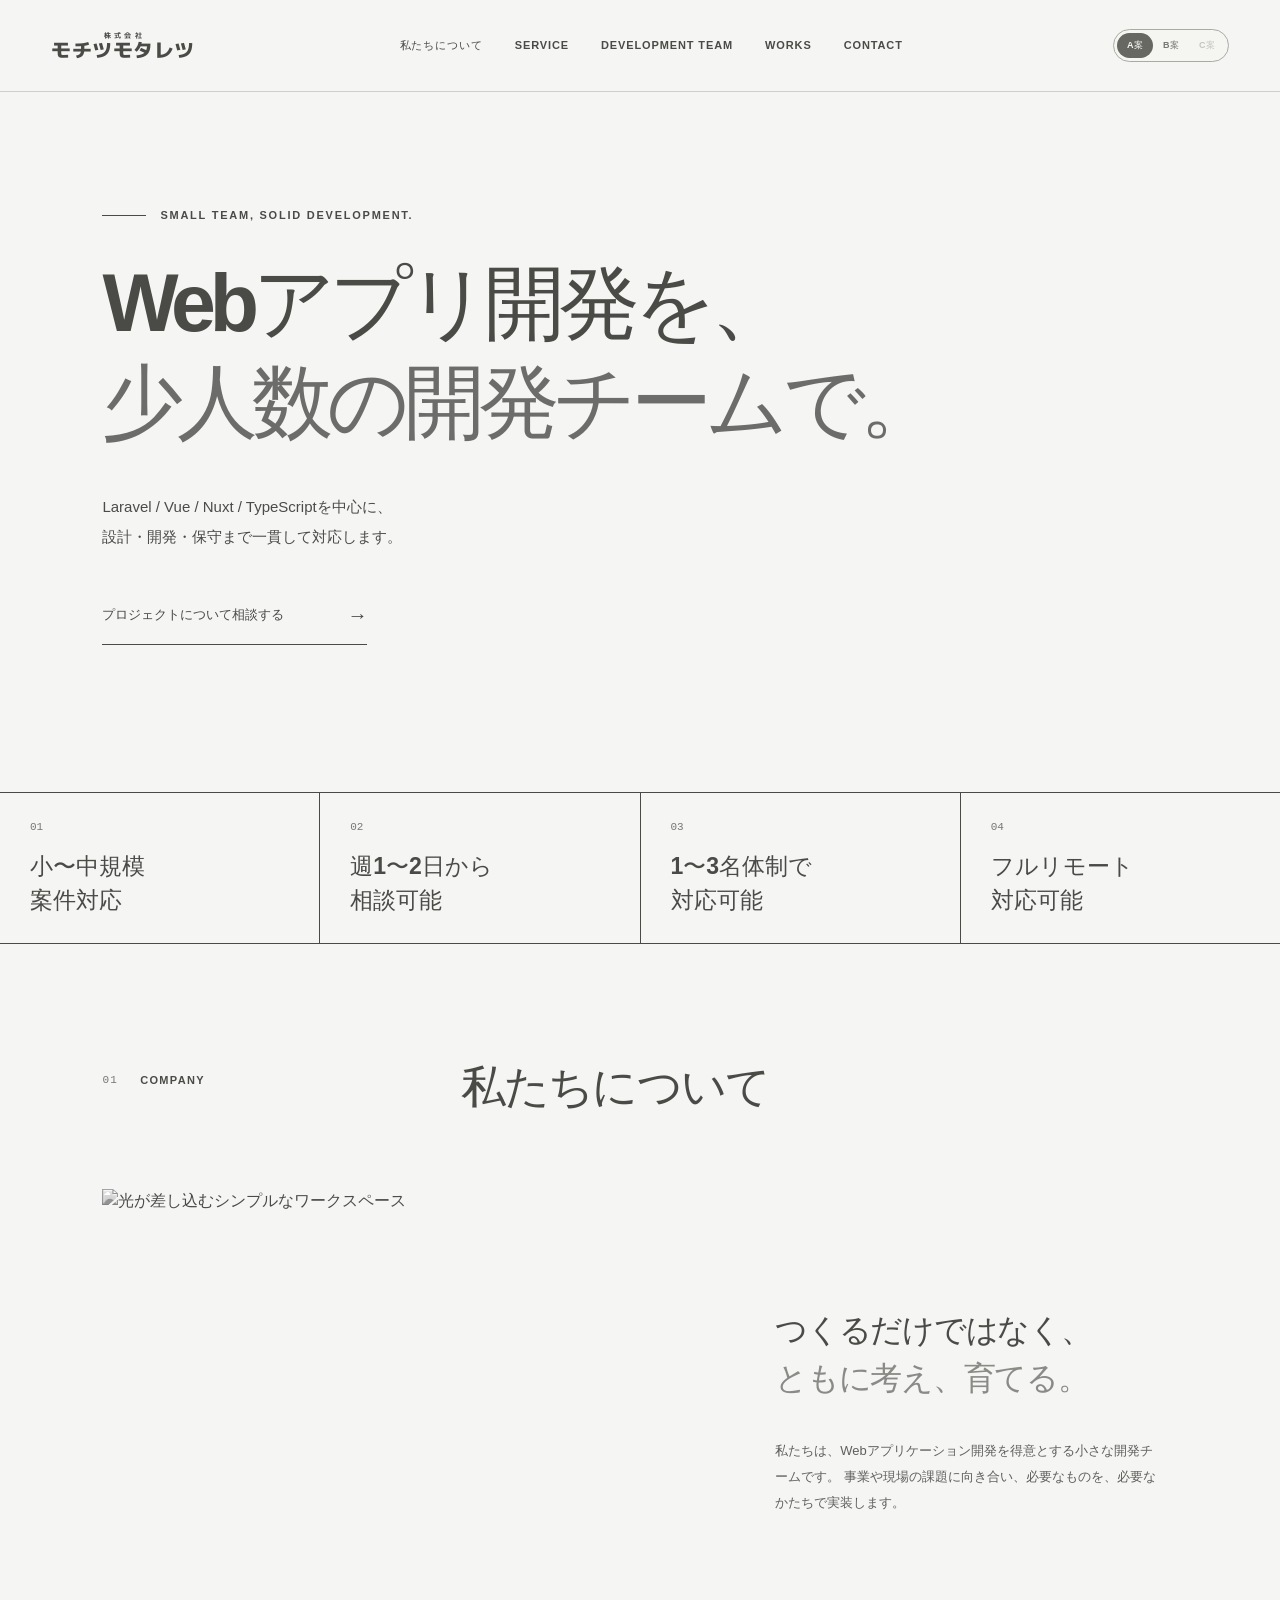
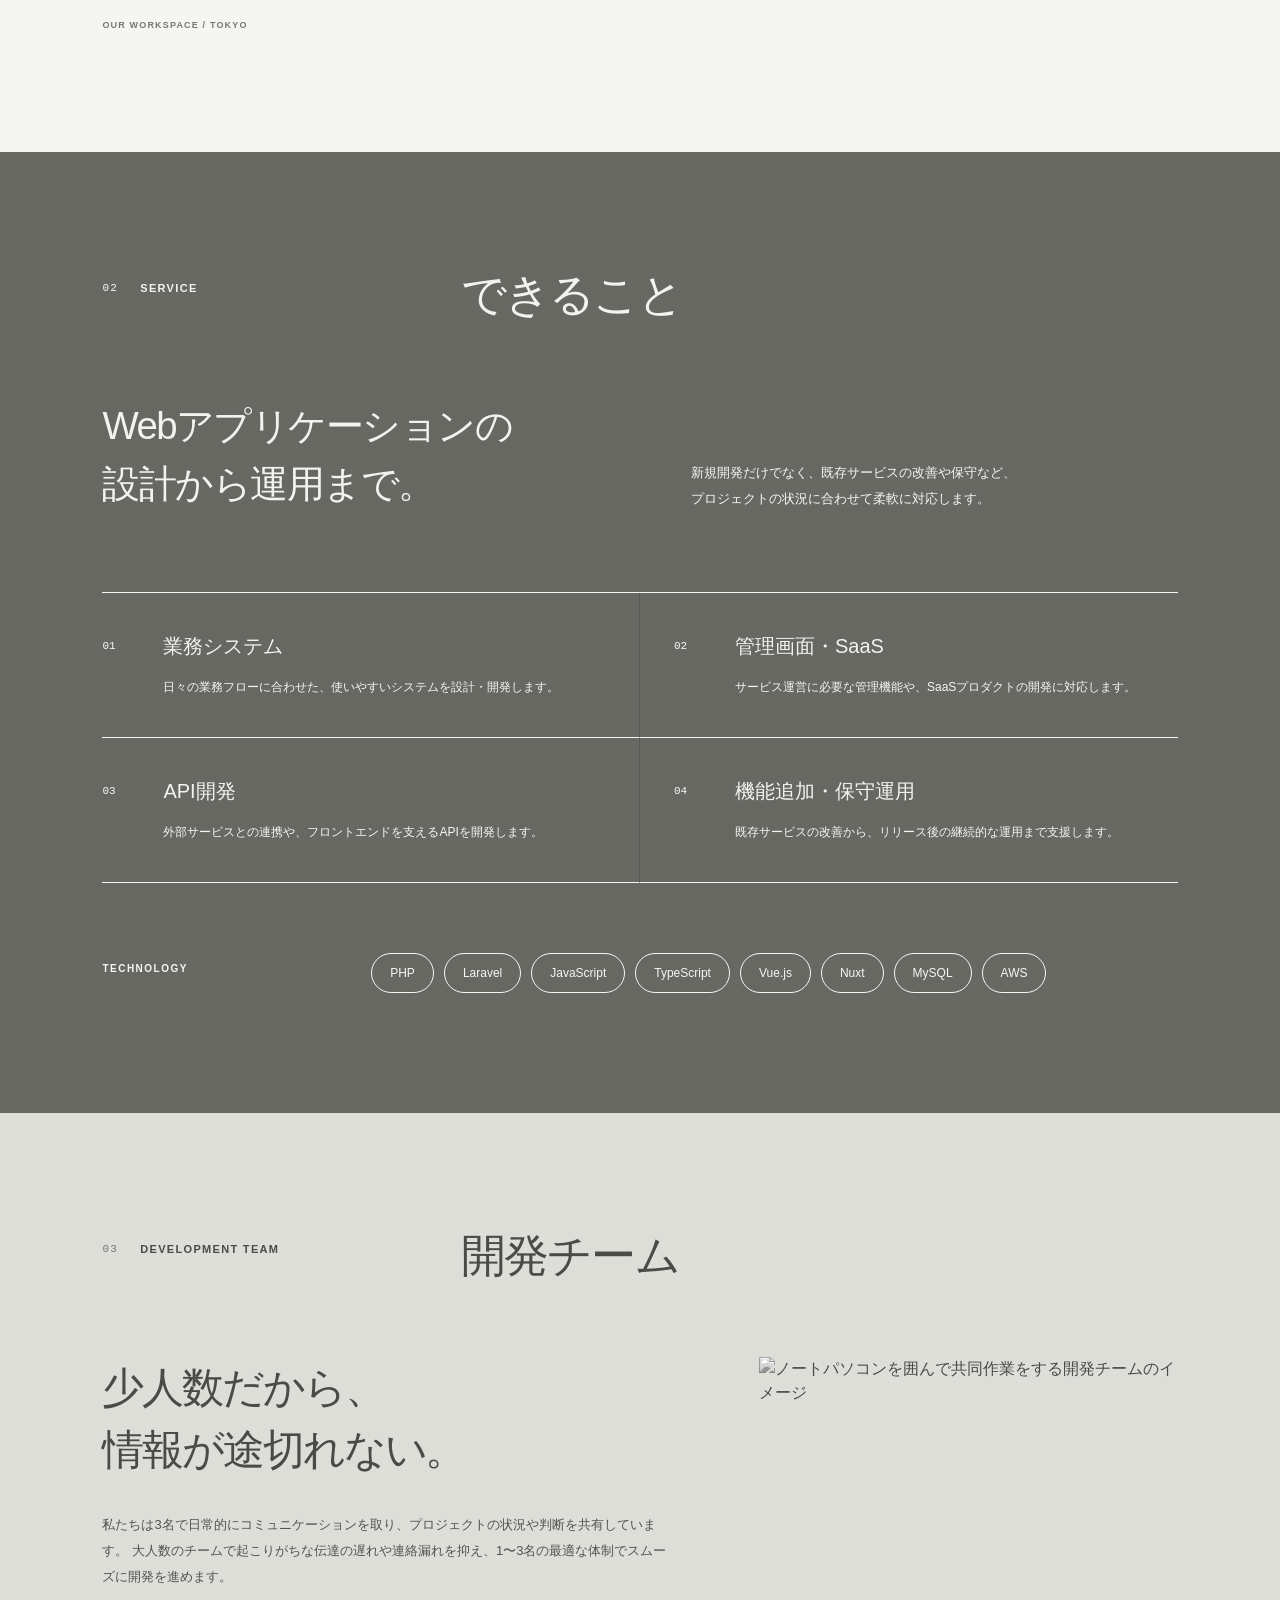
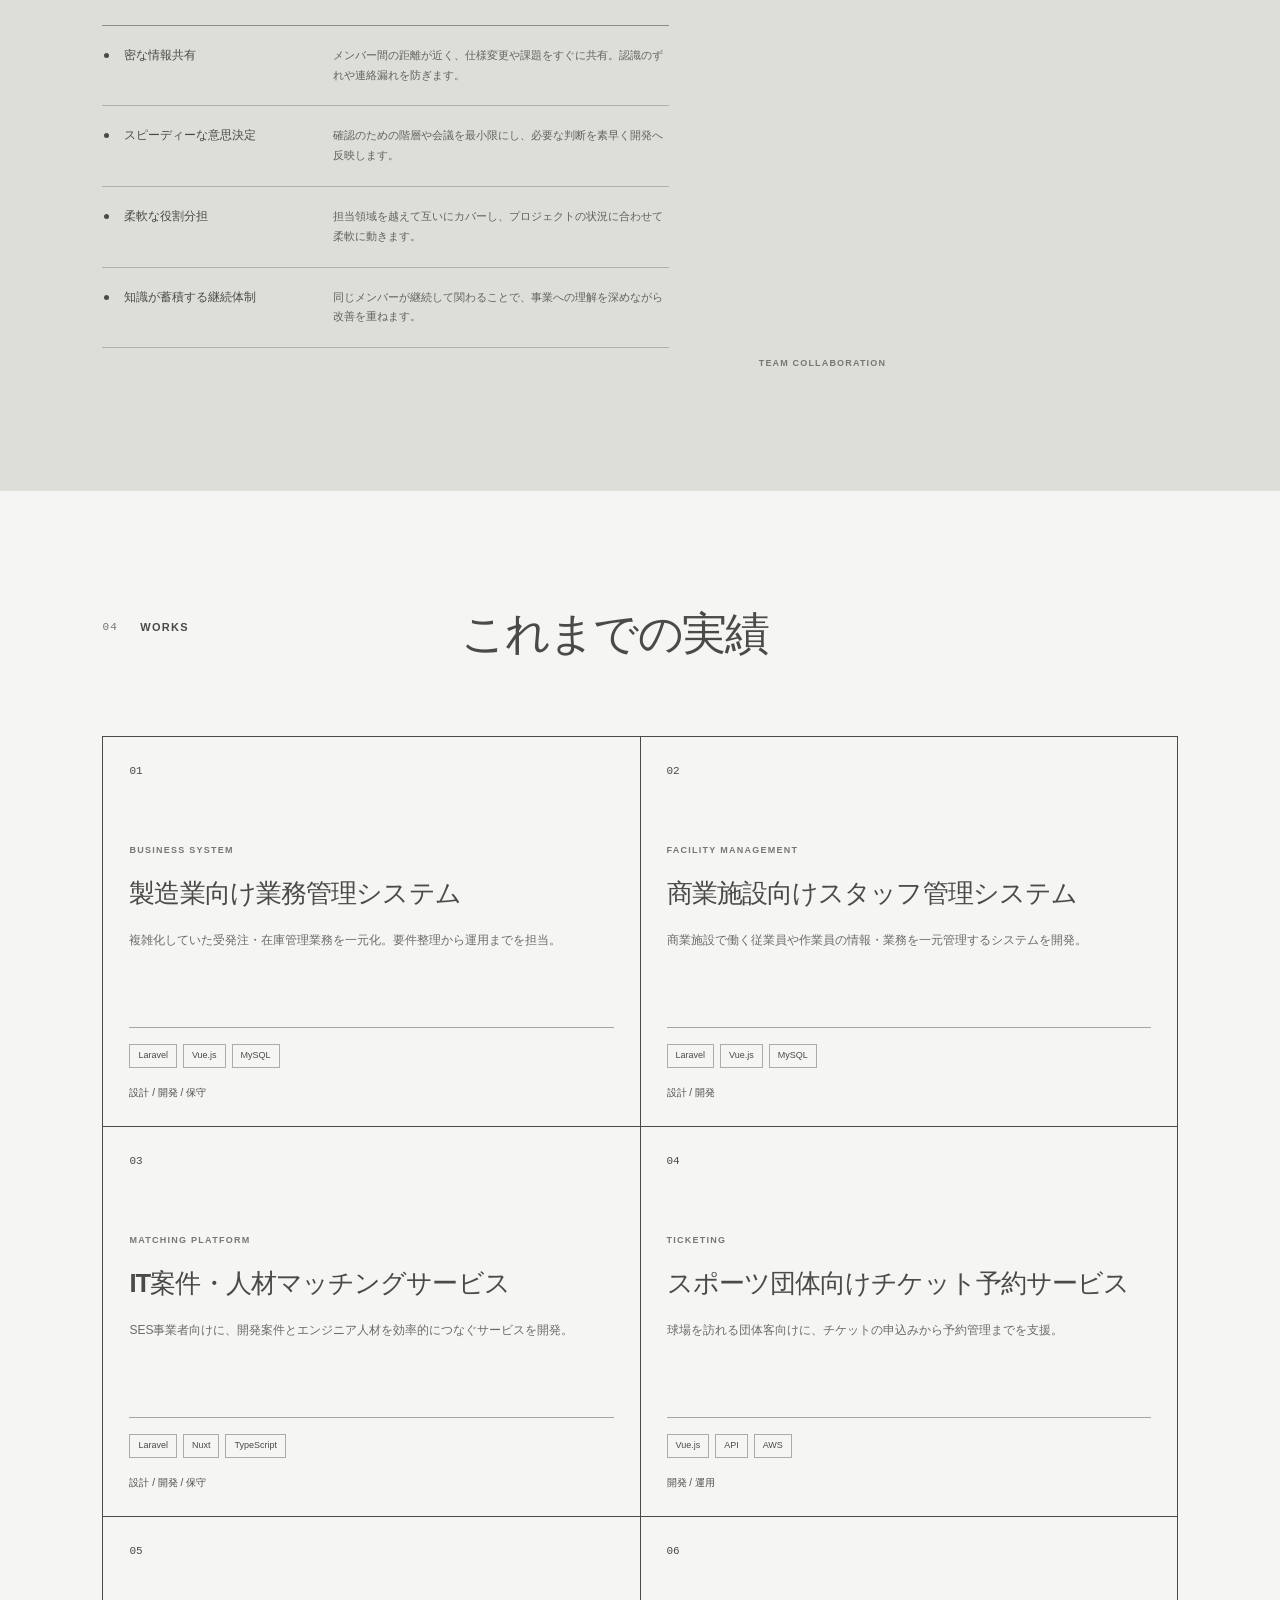
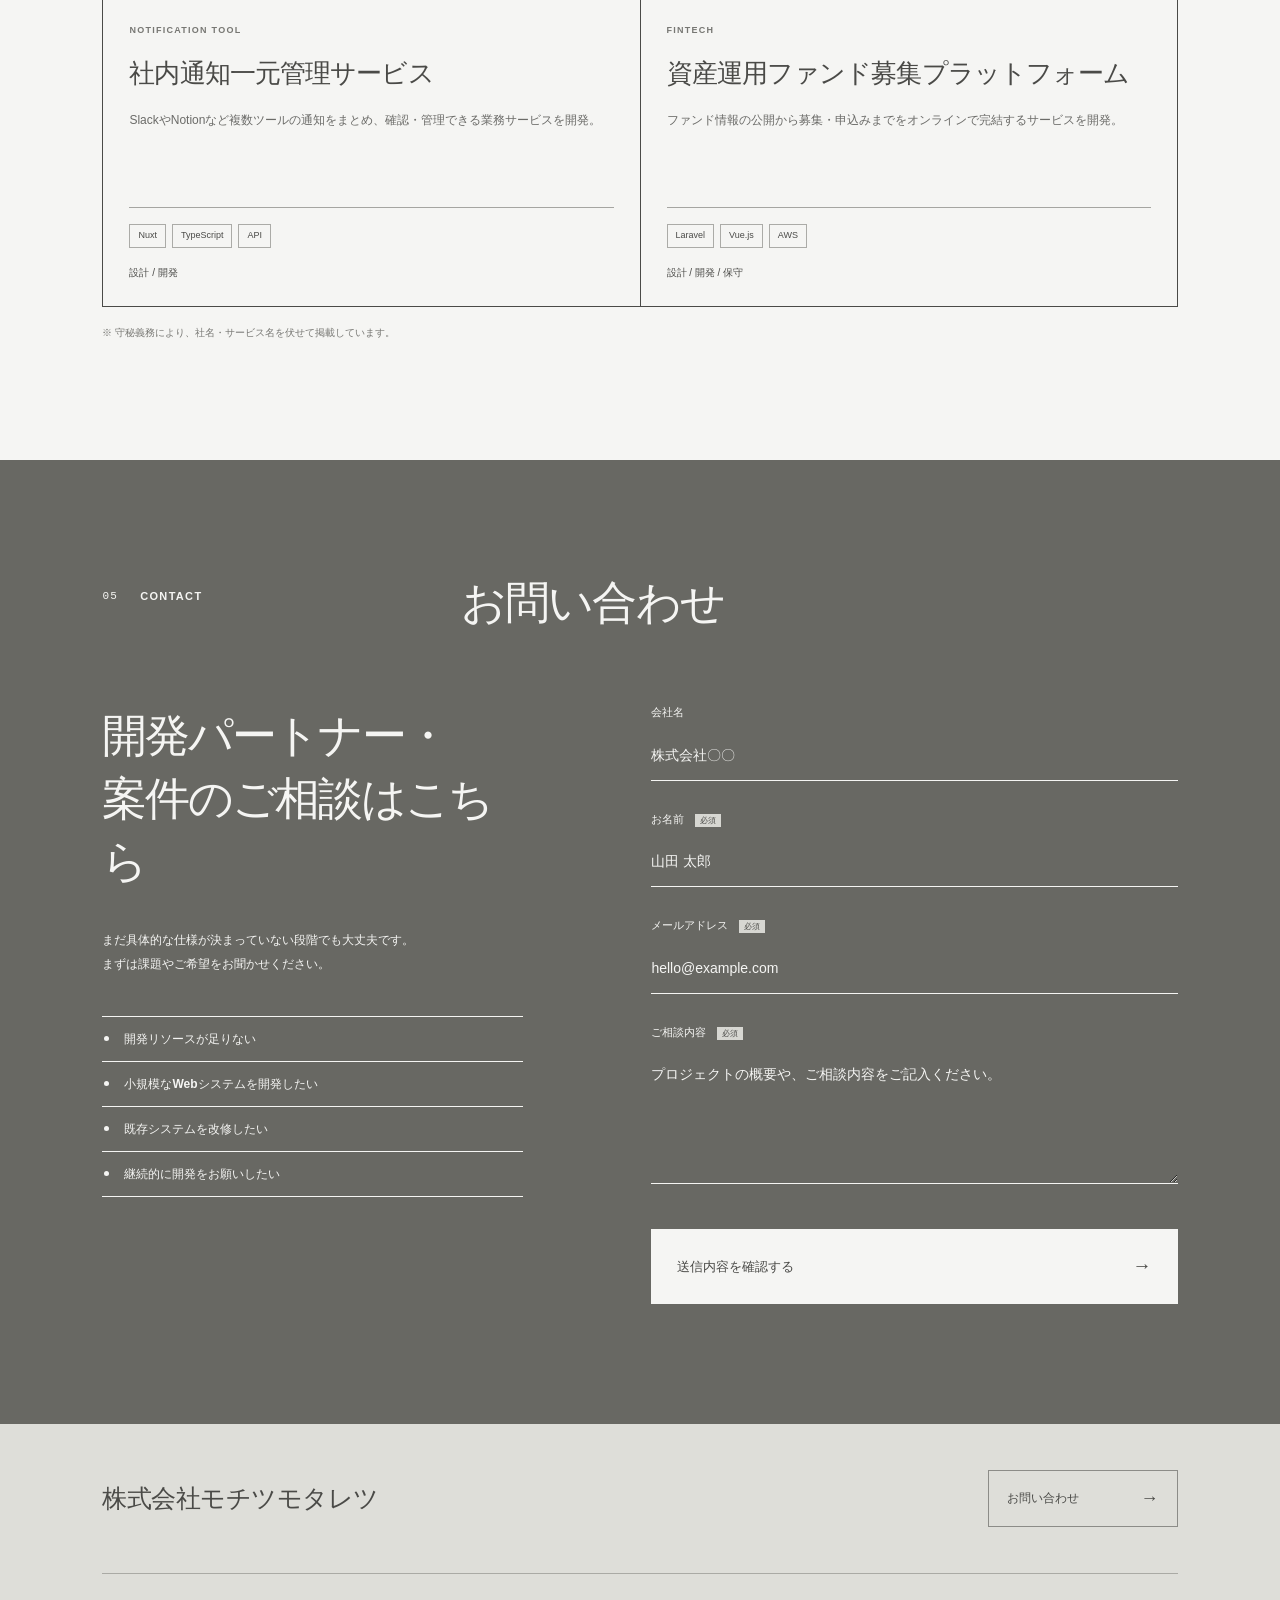
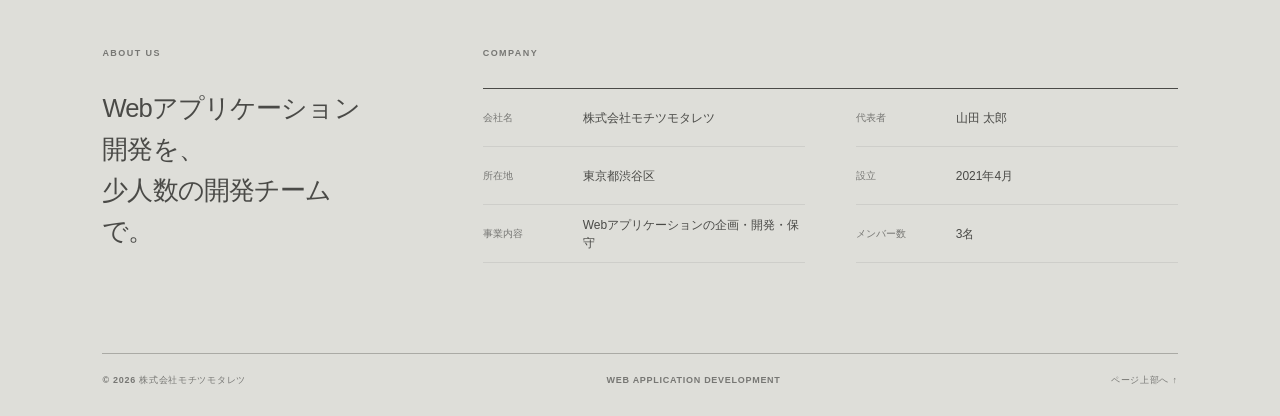
==== commit 903fe4d3: "案Bを追加" ====
--- a/index.html
+++ b/index.html
@@ -11,6 +11,7 @@
     <link rel="preconnect" href="https://fonts.googleapis.com" />
     <link rel="preconnect" href="https://fonts.gstatic.com" crossorigin />
     <link href="https://fonts.googleapis.com/css2?family=M+PLUS+1p:wght@700;800&display=swap" rel="stylesheet" />
+    <link rel="stylesheet" href="css/common.css" />
     <link rel="stylesheet" href="css/style.css" />
   </head>
   <body>
@@ -27,6 +28,11 @@
           <a href="#works">WORKS</a>
           <a href="#contact">CONTACT</a>
         </nav>
+        <div class="variant-switch" aria-label="デザイン案の切り替え">
+          <a class="is-active" href="index.html" aria-current="page">A案</a>
+          <a href="b.html">B案</a>
+          <span class="is-disabled" title="準備中" aria-disabled="true">C案</span>
+        </div>
         <button
           class="menu-button"
           type="button"
--- a/css/common.css
+++ b/css/common.css
@@ -0,0 +1,122 @@
+/* ========================================
+   Reset（Tailwind Preflight 相当の最小限リセット）
+   ======================================== */
+*,
+::before,
+::after {
+  box-sizing: border-box;
+  margin: 0;
+  padding: 0;
+  border: 0 solid;
+}
+
+html {
+  line-height: 1.5;
+  -webkit-text-size-adjust: 100%;
+}
+
+h1,
+h2,
+h3,
+h4,
+h5,
+h6 {
+  font-size: inherit;
+  font-weight: inherit;
+}
+
+ol,
+ul {
+  list-style: none;
+}
+
+img {
+  display: block;
+  max-width: 100%;
+}
+
+button {
+  color: inherit;
+  background: transparent;
+}
+
+[hidden] {
+  display: none !important;
+}
+
+/* ========================================
+   Base
+   ======================================== */
+:root {
+  font-family: "Helvetica Neue", "Hiragino Kaku Gothic ProN", "Yu Gothic", sans-serif;
+  color: #4a4a47;
+  background: #f5f5f3;
+  font-synthesis: none;
+}
+
+html {
+  scroll-behavior: smooth;
+}
+
+body {
+  margin: 0;
+  min-width: 320px;
+}
+
+a {
+  color: inherit;
+  text-decoration: none;
+}
+
+button,
+input,
+textarea {
+  font: inherit;
+}
+
+button,
+a {
+  -webkit-tap-highlight-color: transparent;
+}
+
+/* ========================================
+   デザイン案の切り替え（A案 / B案 / C案）
+   ======================================== */
+.variant-switch {
+  display: flex;
+  align-items: center;
+  padding: 3px;
+  border: 1px solid #aaaaa5;
+  border-radius: 100px;
+  background: rgba(245, 245, 243, 0.88);
+}
+
+.variant-switch > a,
+.variant-switch > span {
+  min-width: 36px;
+  padding: 6px 8px;
+  border-radius: 100px;
+  color: #777774;
+  font-size: 9px;
+  font-weight: 700;
+  line-height: 1.5;
+  text-align: center;
+}
+
+.variant-switch > .is-active {
+  color: #f5f5f3;
+  background: #686863;
+}
+
+.variant-switch > .is-disabled {
+  cursor: not-allowed;
+  opacity: 0.38;
+}
+
+@media (max-width: 680px) {
+  .variant-switch > a,
+  .variant-switch > span {
+    min-width: 30px;
+    padding: 6px 5px;
+  }
+}
--- a/css/style.css
+++ b/css/style.css
@@ -1,84 +1,7 @@
 /* ========================================
-   Reset（Tailwind Preflight 相当の最小限リセット）
-   ======================================== */
-*,
-::before,
-::after {
-  box-sizing: border-box;
-  margin: 0;
-  padding: 0;
-  border: 0 solid;
-}
-
-html {
-  line-height: 1.5;
-  -webkit-text-size-adjust: 100%;
-}
-
-h1,
-h2,
-h3,
-h4,
-h5,
-h6 {
-  font-size: inherit;
-  font-weight: inherit;
-}
-
-ol,
-ul {
-  list-style: none;
-}
-
-img {
-  display: block;
-  max-width: 100%;
-}
-
-button {
-  color: inherit;
-  background: transparent;
-}
-
-[hidden] {
-  display: none !important;
-}
-
-/* ========================================
-   Base
-   ======================================== */
-:root {
-  font-family: "Helvetica Neue", "Hiragino Kaku Gothic ProN", "Yu Gothic", sans-serif;
-  color: #4a4a47;
-  background: #f5f5f3;
-  font-synthesis: none;
-}
-
-html {
-  scroll-behavior: smooth;
-}
-
-body {
-  margin: 0;
-  min-width: 320px;
-}
-
-a {
-  color: inherit;
-  text-decoration: none;
-}
-
-button,
-input,
-textarea {
-  font: inherit;
-}
-
-button,
-a {
-  -webkit-tap-highlight-color: transparent;
-}
-
+   A案
+   リセット・共通スタイルは common.css
+   ======================================== */
 .site-shell {
   overflow: hidden;
 }
@@ -1145,6 +1068,13 @@
   }
 }
 
+@media (max-width: 680px) {
+  .site-header .variant-switch {
+    margin-left: auto;
+    margin-right: 12px;
+  }
+}
+
 /* ========================================
    Responsive: SP small
    ======================================== */
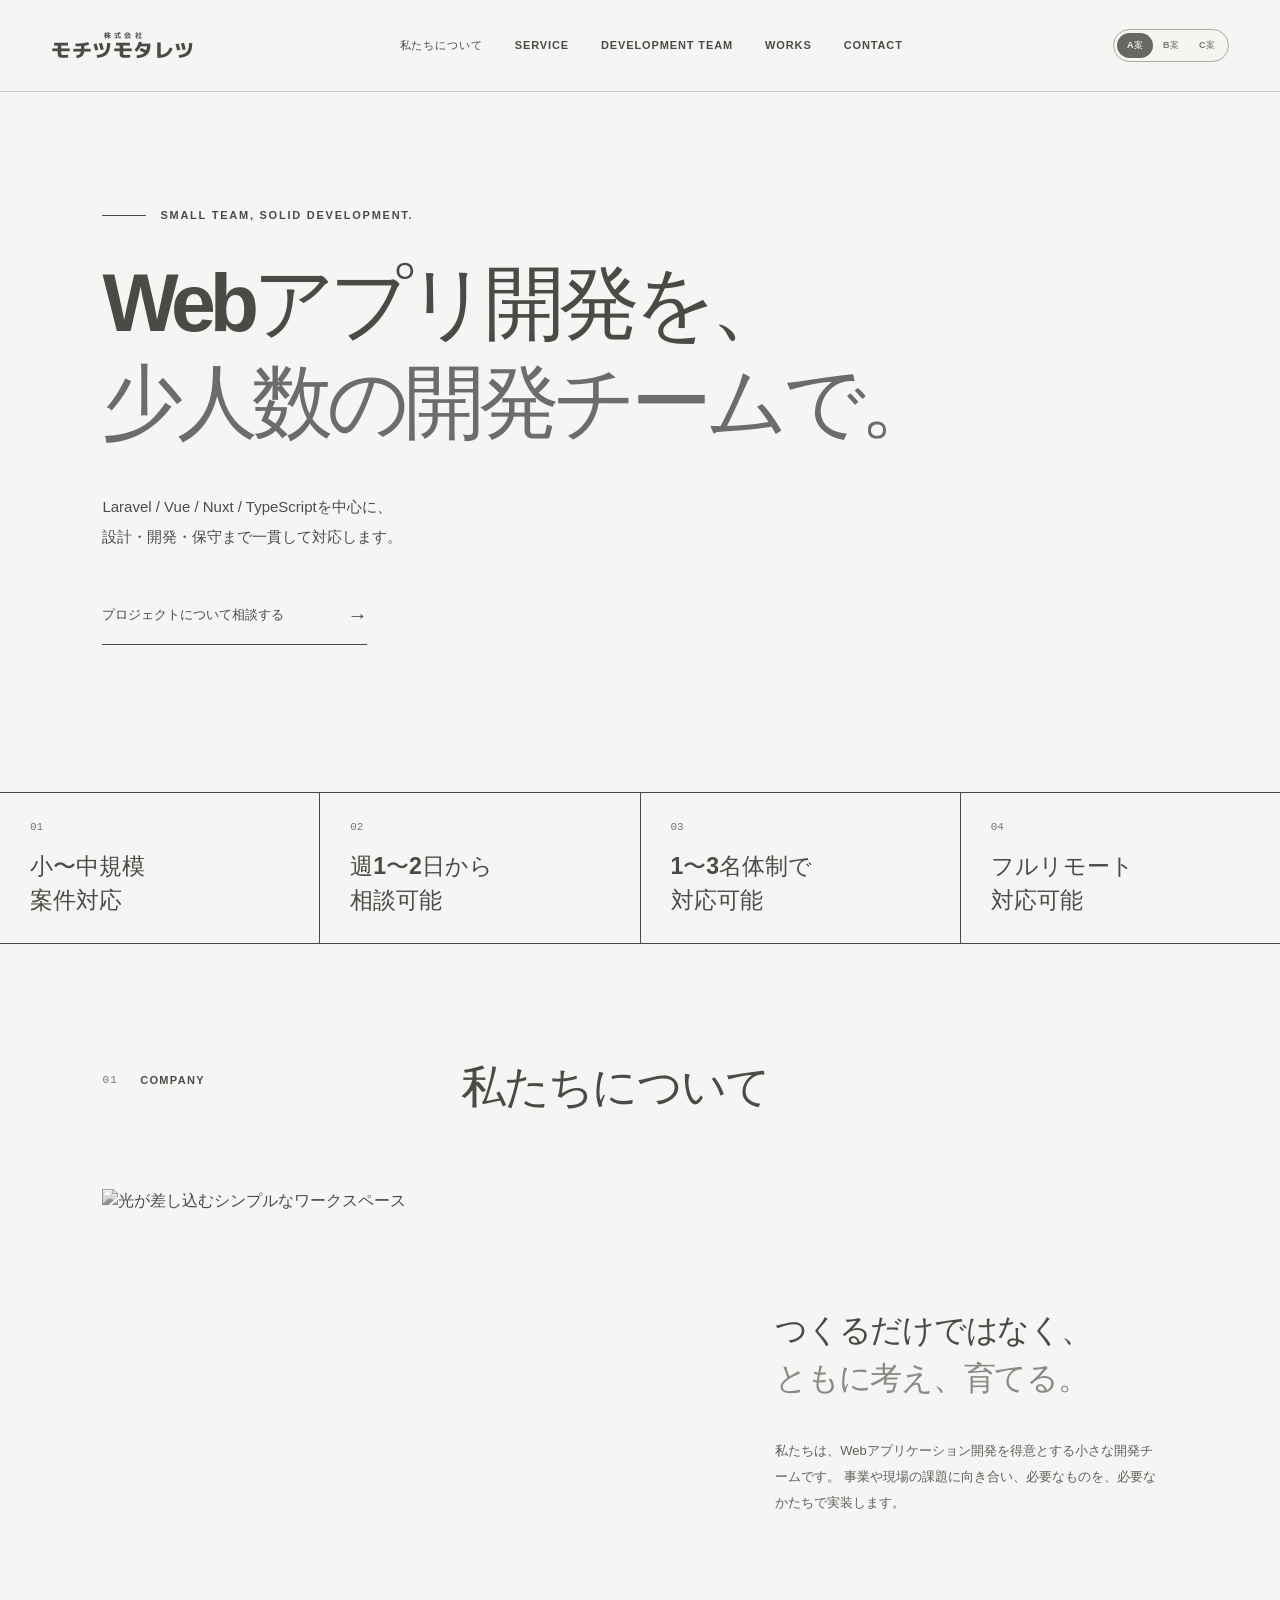
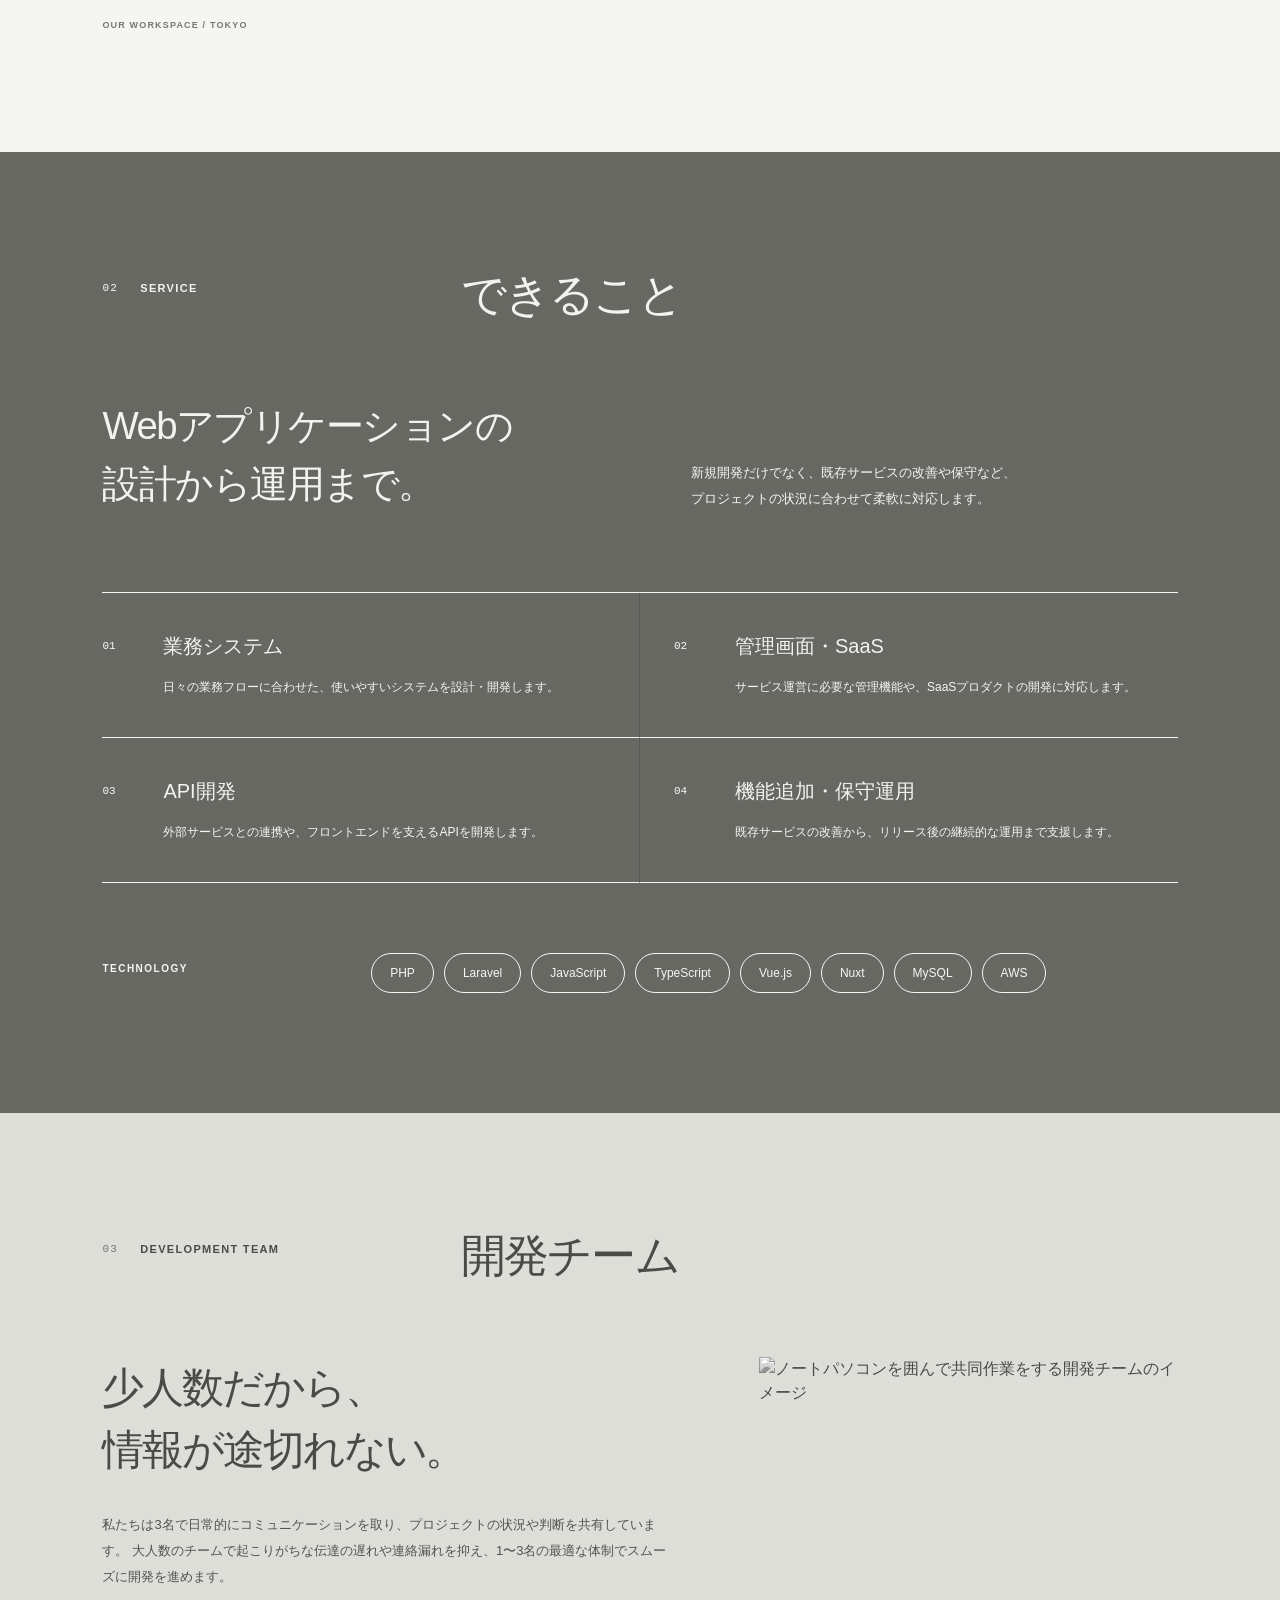
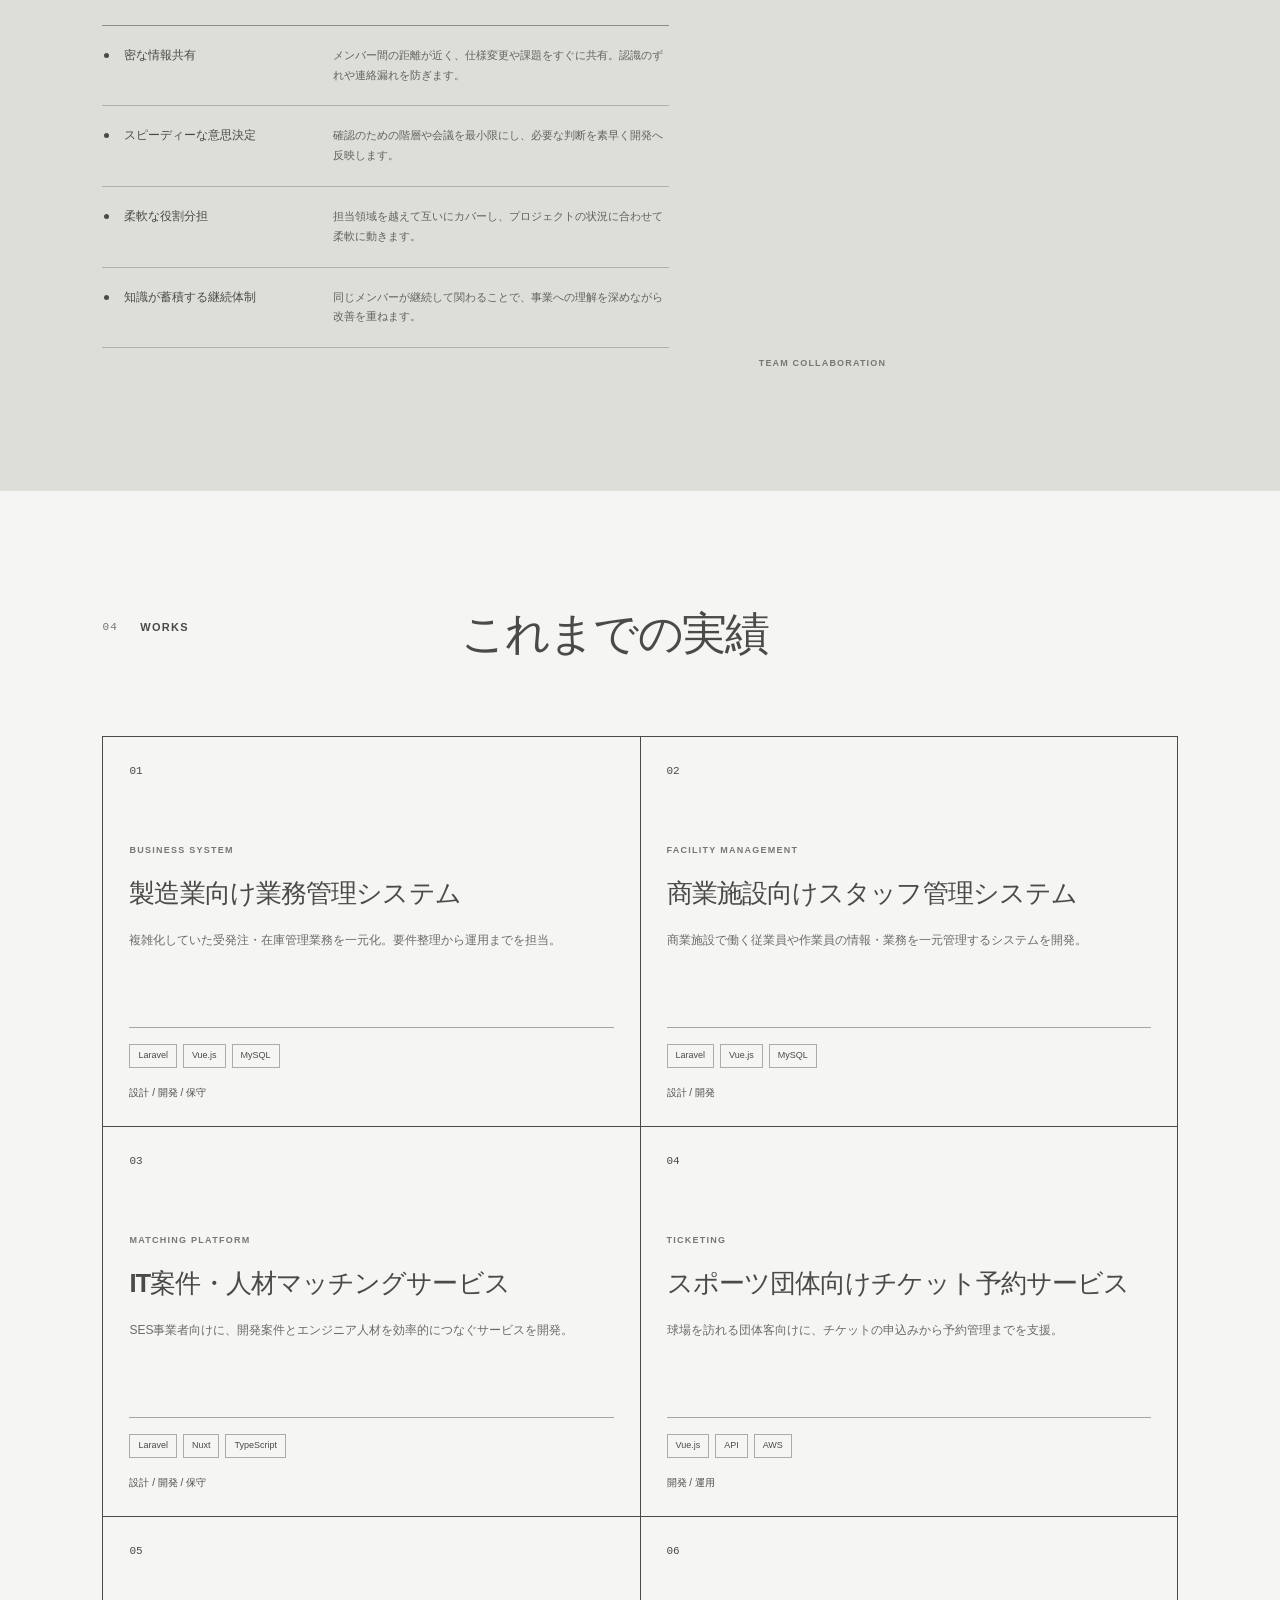
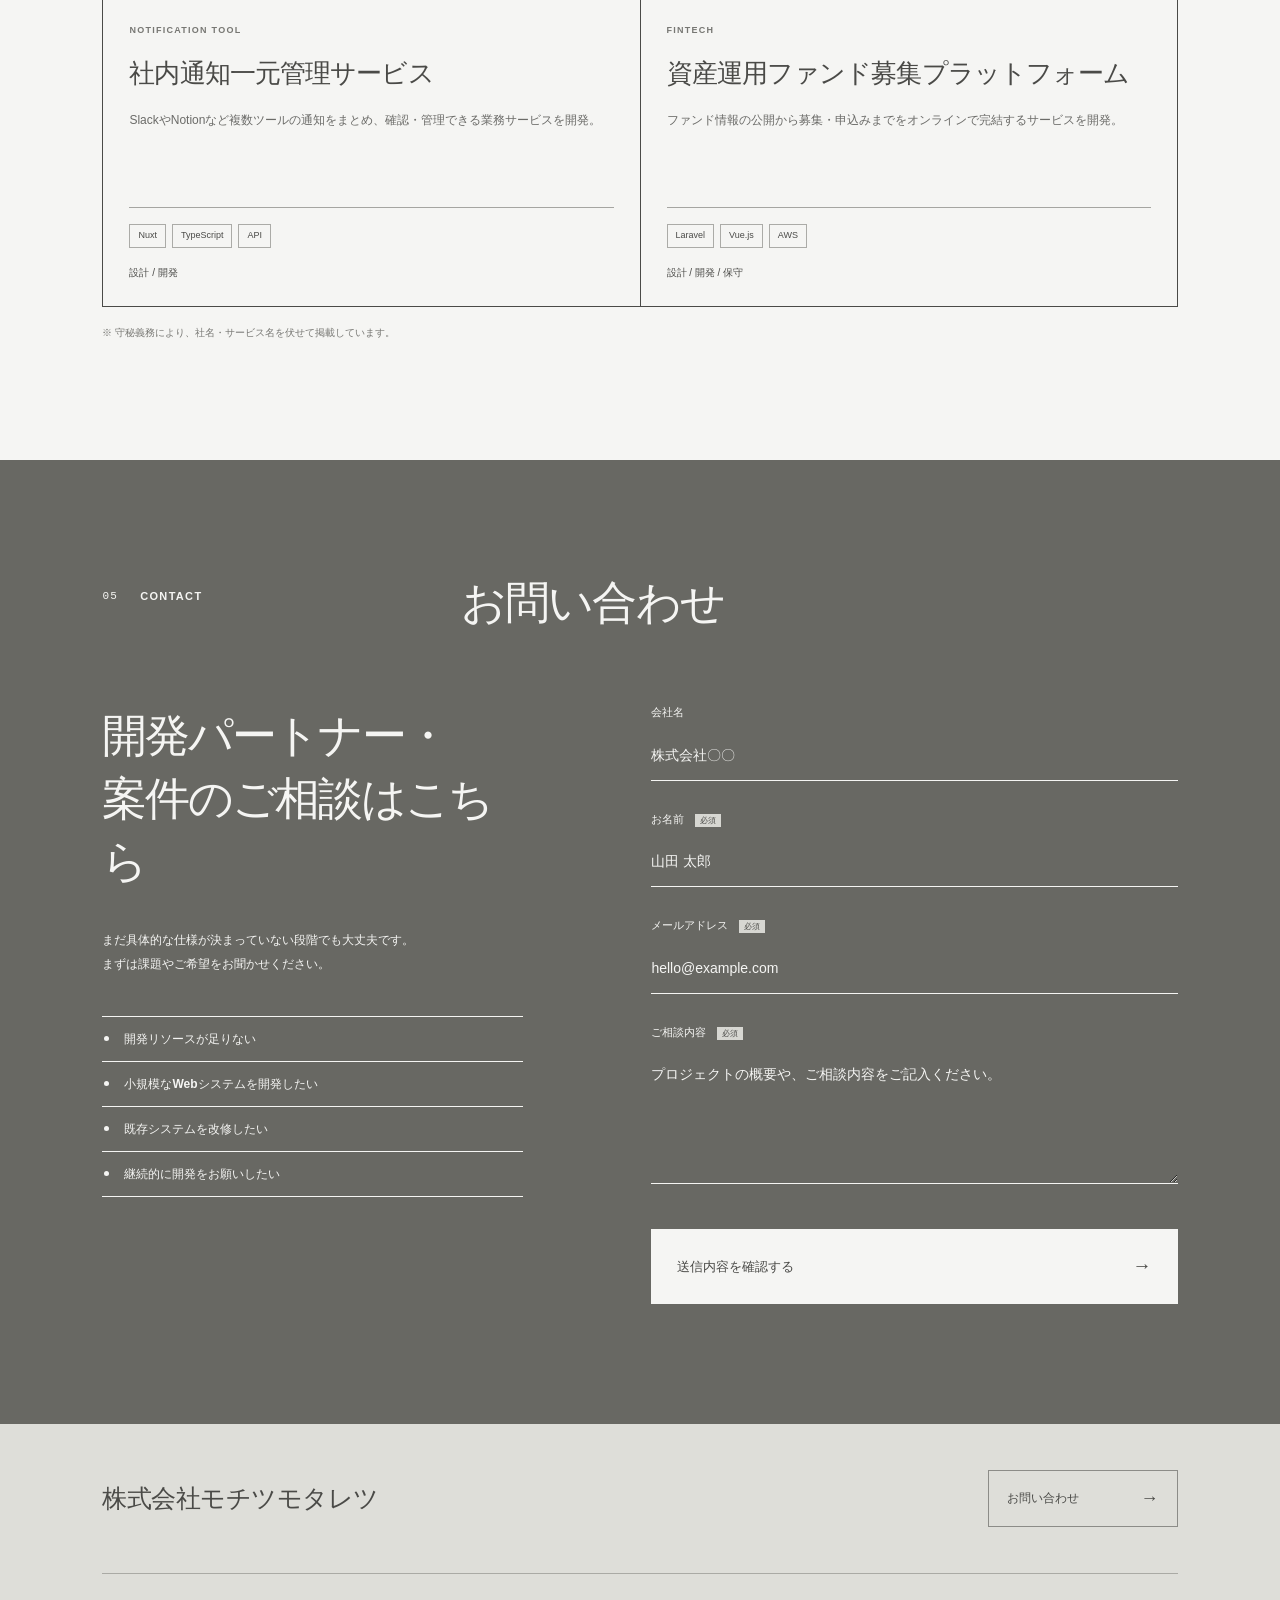
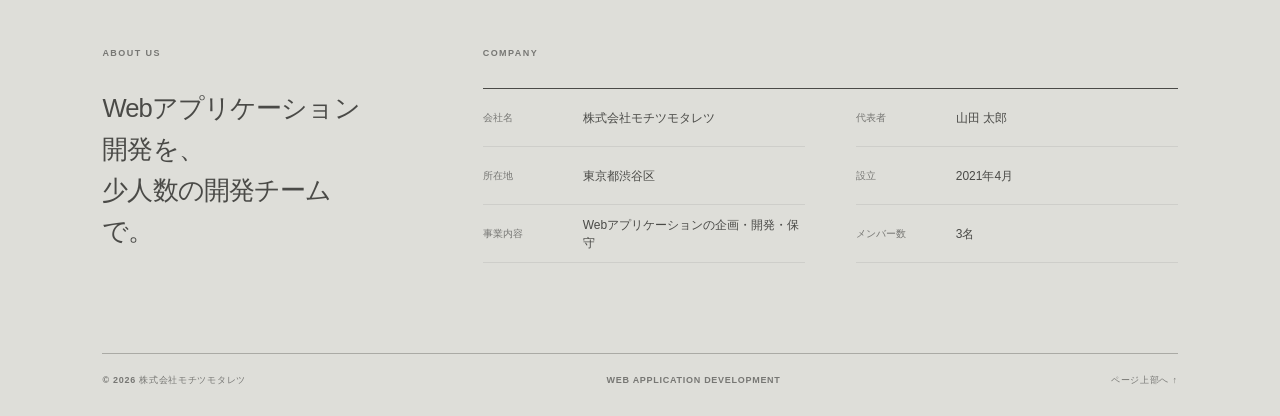
==== commit 49b5133b: "案Cを追加" ====
--- a/index.html
+++ b/index.html
@@ -31,7 +31,7 @@
         <div class="variant-switch" aria-label="デザイン案の切り替え">
           <a class="is-active" href="index.html" aria-current="page">A案</a>
           <a href="b.html">B案</a>
-          <span class="is-disabled" title="準備中" aria-disabled="true">C案</span>
+          <a href="c.html">C案</a>
         </div>
         <button
           class="menu-button"
